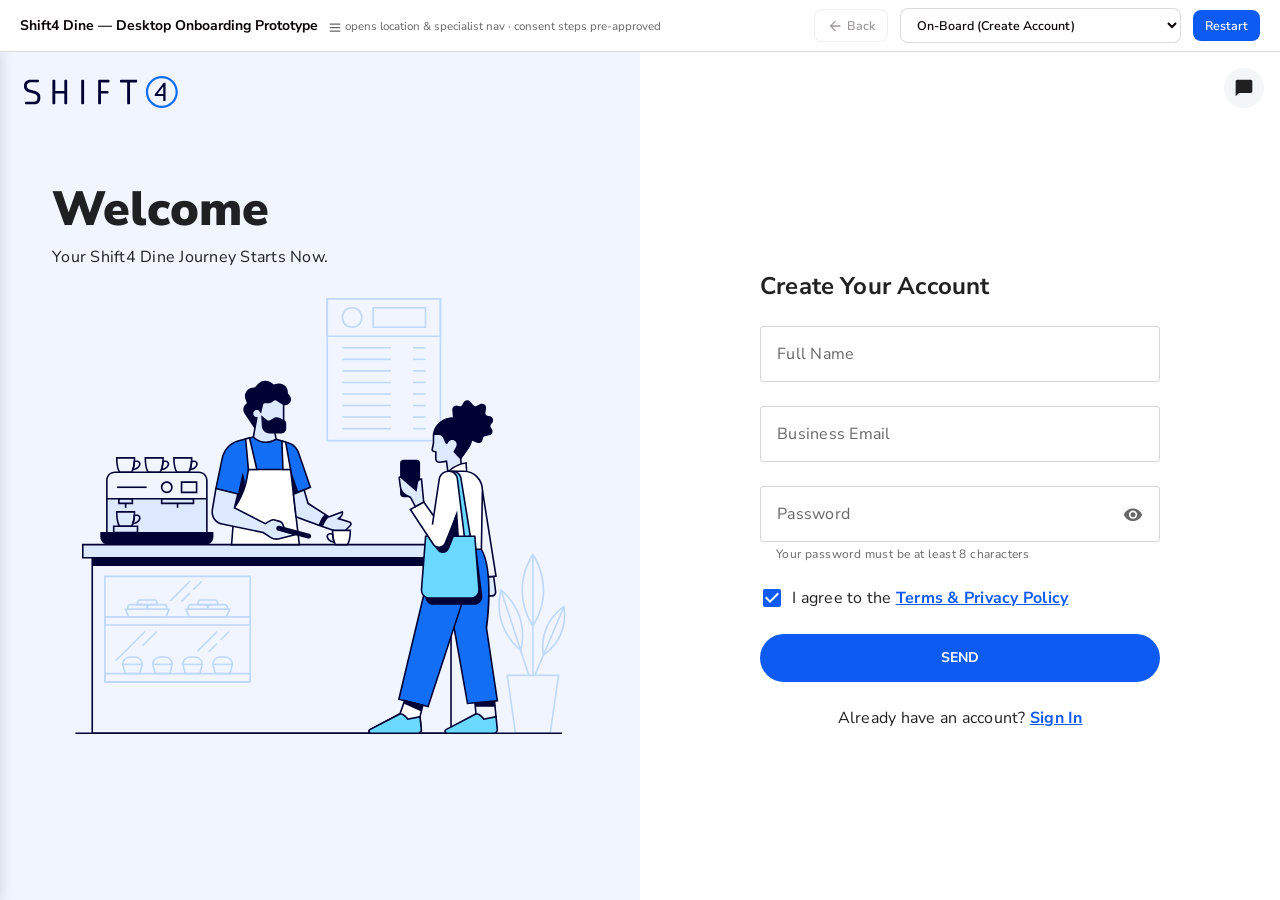
==== interactive-prototype/index.html @ 9789f02a "Publish case study and prototype updates" ====
<!DOCTYPE html>
<script type="application/json" id="cowork-artifact-meta">
{
  "name": "Shift4 Dine Onboarding Prototype",
  "schemaVersion": 1,
  "description": "Interactive clickable prototype of the Shift4 Dine \"Onboarding — Growth\" desktop flow (Figma file PXiurdW7kesEJWNeEAcVOC): sign-in, installation details, upload menu, restaurant basics, and success screens, with real progress-bar animations. All images/icons are inlined as data URIs; no external assets or connectors required."
}
</script>
<html lang="en">
<head>
<meta name="robots" content="noindex, nofollow, noarchive, nosnippet">
<meta charset="UTF-8">
<meta name="viewport" content="width=device-width, initial-scale=1.0">
<title>Shift4 Dine — Desktop Onboarding Prototype</title>
<link rel="preconnect" href="https://fonts.googleapis.com">
<link href="https://fonts.googleapis.com/css2?family=Nunito+Sans:wght@400;700;900&display=swap" rel="stylesheet">
<style>
  :root{
    --blue:#0E5BF3;
    --blue-hover:#1D65F4;
    --blue-dark:#0a45bf;
    --blue-tint:rgba(14,91,243,0.06);
    --dark:#090304;
    --gray-bg:#F4F5F7;
    --border:rgba(0,0,0,0.14);
    --outline:rgba(0,0,0,0.16);
    --divider:rgba(0,0,0,0.12);
    --text-high:rgba(0,0,0,0.87);
    --text-secondary:rgba(0,0,0,0.6);
  }
  *{box-sizing:border-box;}
  /* Browsers don't inherit font-family into form controls by default (they use a native UI
     font instead) — force Nunito Sans everywhere so no input/select/button/textarea slips
     through with a different typeface. */
  input, select, button, textarea, option{font-family:inherit;}
  /* Icons: inline SVG sprite (same Material Design paths @mui/icons-material wraps) — no emoji, no external font. */
  .icon-svg{width:24px;height:24px;fill:currentColor;display:inline-block;vertical-align:middle;flex-shrink:0;}
  html,body{margin:0;height:100%;}
  body{
    font-family:'Nunito Sans', -apple-system, BlinkMacSystemFont, sans-serif;
    background:#fff;
    color:var(--text-high);
  }

  /* ---- prototype toolbar (own UI chrome, not part of the Figma design) ---- */
  .toolbar{
    position:sticky;top:0;left:0;right:0;z-index:100;
    height:52px;display:flex;align-items:center;gap:12px;
    background:#fff;border-bottom:1px solid var(--border);
    padding:0 20px;
  }
  .toolbar h1{font-size:14px;font-weight:700;margin:0;flex:1 1 auto;white-space:nowrap;color:var(--dark);}
  .toolbar h1 .sub{font-size:11.5px;color:var(--text-secondary);font-weight:400;margin-left:10px;}
  .toolbar select, .toolbar button{
    font-family:inherit;font-size:12.5px;font-weight:600;padding:7px 12px;border-radius:8px;
    border:1px solid var(--border);background:#fff;color:var(--dark);cursor:pointer;
  }
  .toolbar button.primary{background:var(--blue);color:#fff;border:none;}
  .toolbar button.primary:hover:not(:disabled){background:var(--blue-hover);}
  .toolbar button:disabled{opacity:0.4;cursor:default;}

  .stage{position:relative;width:100%;height:calc(100vh - 52px);overflow:hidden;background:#fff;}
  .screen{position:absolute;inset:0;display:none;overflow-y:auto;}
  .screen.active{display:block;}

  /* =========== AUTH SPLIT SCREENS (On-Board / Sign In) — 720/720 (50/50) per spec =========== */
  .split{display:flex;min-height:100%;}
  .split-left{
    flex:1 1 50%;background:var(--blue-tint);position:relative;
    display:flex;flex-direction:column;min-width:0;
  }
  .split-left .header-row{padding:24px;flex-shrink:0;}
  .split-left .logo{height:32px;display:block;}
  .split-left .body-wrap{position:relative;flex:1;overflow:hidden;}
  .split-left .hero-illustration{position:absolute;inset:0;display:flex;align-items:center;justify-content:center;z-index:1;}
  .split-left .hero-illustration img{width:100%;height:100%;object-fit:contain;}
  .split-left .hero-copy{position:absolute;left:52px;top:49px;width:597px;max-width:calc(100% - 76px);z-index:2;}
  .split-left .hero-copy h2{font-size:48px;font-weight:900;margin:0 0 8px;color:var(--text-high);line-height:56px;}
  .split-left .hero-copy p{font-size:16px;font-weight:400;letter-spacing:0.25px;line-height:24px;color:var(--text-high);margin:0;}

  .split-right{
    flex:1 1 50%;display:flex;flex-direction:column;position:relative;min-width:0;
  }
  .chat-row{display:flex;justify-content:flex-end;padding:16px;flex-shrink:0;}
  .chat-fab{
    width:40px;height:40px;border-radius:50%;
    background:var(--gray-bg);display:flex;align-items:center;justify-content:center;
    cursor:pointer;font-size:16px;
  }
  .auth-wrap{flex:1;display:flex;align-items:center;justify-content:center;padding:0 24px 24px;}
  .auth-card{width:100%;max-width:400px;display:flex;flex-direction:column;gap:24px;}
  .auth-card h3{font-size:24px;font-weight:700;line-height:32px;letter-spacing:0.18px;color:var(--text-high);margin:0;}
  /* Input field, matching the Figma design system: single centered line at rest ("Has Value:
     False", not focused), and — as soon as it's focused, OR once it has a value even after
     losing focus — a small label on top with the bigger black value below ("Has Value: True").
     States: Enabled / Hovered / Focused / Error / Disabled. */
  .field{
    position:relative;border:1px solid var(--outline);border-radius:4px;background:#fff;
    padding:8px 16px;height:56px;box-sizing:border-box;display:flex;flex-direction:column;justify-content:center;
    transition:border-color .15s;
  }
  .field:hover:not(:focus-within){border-color:var(--text-secondary);}
  .field:focus-within{border-color:var(--blue);}
  .field.error{border-color:#B00020;}
  .field label{
    position:absolute;left:16px;top:50%;transform:translateY(-50%);
    font-size:16px;font-weight:400;line-height:24px;letter-spacing:0.25px;color:var(--text-secondary);
    pointer-events:none;transition:font-size .15s,color .15s;white-space:nowrap;
  }
  .field input{
    width:100%;border:none;outline:none;background:transparent;padding:0;position:relative;z-index:1;
    font-size:16px;font-weight:400;line-height:24px;letter-spacing:0.25px;color:var(--text-high);font-family:inherit;
  }
  .field input::placeholder{color:transparent;}
  /* The box itself (border, height, padding) never changes size or moves — only the label
     repositions/shrinks inside it. The label moves to the small top position the moment the
     field is focused (even with no value yet), and stays there afterwards if a value was
     entered — matching the design system's Focused row, which already shows the label on top.
     "has-value" is toggled by JS on input rather than the CSS :has() selector, so a value still
     keeps the field in the two-line layout after it's blurred, even without :has() support. */
  .field.has-value label, .field:focus-within label{
    position:static;transform:none;display:block;font-size:14px;line-height:20px;color:var(--text-secondary);
  }
  .field:focus-within label{color:var(--blue);}
  .field.error label{color:#B00020;}
  .field input:disabled{color:rgba(0,0,0,0.38);}
  .field.disabled{background:rgba(0,0,0,0.04);border-color:transparent;}
  .field.disabled label{color:rgba(0,0,0,0.38);}
  .field .eye{position:absolute;right:16px;top:50%;transform:translateY(-50%);cursor:pointer;color:var(--text-secondary);font-size:14px;user-select:none;z-index:2;}
  .assistive{font-size:12px;font-weight:400;line-height:16px;letter-spacing:0.4px;color:var(--text-secondary);margin:4px 0 0;padding-left:16px;}

  .checkrow{display:flex;align-items:flex-start;gap:8px;font-size:16px;font-weight:400;line-height:24px;letter-spacing:0.25px;color:var(--text-high);}
  /* Real, interactive checkbox: a native (invisible) input drives the :checked state via CSS
     sibling selectors, swapping between the Material "check_box_outline_blank" and "check_box"
     icons — so the glyph is a proper centered checkmark-in-a-box, not a hand-drawn pseudo-element. */
  .checkbox{position:relative;width:24px;height:24px;flex-shrink:0;cursor:pointer;display:inline-block;}
  .checkbox input{position:absolute;inset:0;width:24px;height:24px;margin:0;opacity:0;cursor:pointer;}
  .checkbox .cb-icon{position:absolute;inset:0;width:24px;height:24px;pointer-events:none;}
  .checkbox .cb-unchecked{color:rgba(0,0,0,0.6);}
  .checkbox .cb-checked{color:var(--blue);display:none;}
  .checkbox input:checked ~ .cb-unchecked{display:none;}
  .checkbox input:checked ~ .cb-checked{display:block;}
  .checkrow a{color:var(--blue);font-weight:700;text-decoration:underline;cursor:pointer;}
  .row-between{display:flex;align-items:flex-start;justify-content:space-between;}
  .row-between .forgot{color:var(--blue);font-weight:700;font-size:16px;line-height:24px;letter-spacing:0.25px;text-align:right;text-decoration:underline;cursor:pointer;}

  .btn-primary{
    width:100%;height:48px;background:var(--blue);color:#fff;border:none;border-radius:64px;
    font-size:14px;font-weight:700;letter-spacing:0.25px;line-height:24px;font-family:inherit;cursor:pointer;
    text-transform:uppercase;display:flex;align-items:center;justify-content:center;flex-shrink:0;transition:background-color .16s ease;
  }
  .btn-primary:hover:not(.disabled):not(:disabled){background:var(--blue-hover);}
  .btn-primary:active:not(.disabled):not(:disabled){background:var(--blue-dark);}
  .link-row{text-align:center;font-size:16px;font-weight:400;line-height:24px;letter-spacing:0.25px;color:var(--text-high);}
  .link{color:var(--blue);font-weight:700;text-decoration:underline;cursor:pointer;}

  /* =========== APP SHELL (dark top bar #090304, 56px) =========== */
  .app-shell{min-height:100%;display:flex;flex-direction:column;}
  .topbar-dark{
    height:56px;min-height:56px;flex-shrink:0;display:flex;align-items:center;gap:16px;
    padding:0 24px;background:var(--dark);
    position:sticky;top:0;z-index:10;
  }
  .topbar-dark .hamburger{width:40px;height:40px;display:flex;align-items:center;justify-content:center;cursor:pointer;background:none;border:none;padding:0;border-radius:50%;flex-shrink:0;}
  .topbar-dark .hamburger:hover{background:rgba(255,255,255,0.08);}
  .topbar-dark .hamburger img{width:40px;height:40px;}
  .topbar-dark .logo{height:24px;display:block;}

  .shell-body{flex:1;display:flex;min-height:0;}

  /* static sidebar (used on the Error / Launch Center screen, per design) */
  .nav-rail{
    width:256px;min-width:256px;background:#fff;border-right:1px solid #e0e0e0;
    display:flex;flex-direction:column;overflow-y:auto;
  }
  .nav-rail .loc-row{
    display:flex;align-items:center;justify-content:space-between;cursor:pointer;
    padding:16px 16px 16px 32px;border-bottom:1px solid var(--divider);
  }
  .nav-rail .loc-row .name{font-size:14px;font-weight:700;line-height:24px;letter-spacing:0.1px;color:var(--text-high);}
  .nav-rail .loc-row .id{font-size:12px;font-weight:400;line-height:16px;letter-spacing:0.4px;color:var(--text-secondary);}
  .nav-rail .specialist-section{padding:24px 32px;display:flex;flex-direction:column;gap:8px;}
  .nav-rail h4{font-size:14px;font-weight:700;line-height:24px;letter-spacing:0.1px;color:var(--text-high);margin:0;}
  .nav-rail p{font-size:12px;font-weight:400;line-height:16px;letter-spacing:0.4px;color:var(--text-secondary);margin:0;}
  .contact-card{border:1px solid var(--outline);border-radius:8px;padding:8px 16px;display:flex;flex-direction:column;gap:2px;margin-top:8px;}
  .contact-card .name{font-size:16px;font-weight:400;line-height:24px;letter-spacing:0.25px;color:var(--text-high);}
  .contact-card .detail{font-size:14px;font-weight:400;line-height:20px;color:var(--text-secondary);}
  .nav-rail .divider{height:1px;background:var(--outline);margin:8px 32px;}
  .nav-rail .signout{display:flex;align-items:center;gap:16px;font-size:14px;font-weight:700;line-height:24px;letter-spacing:0.1px;color:var(--text-high);cursor:pointer;padding:8px 8px 8px 32px;}
  .nav-rail .signout .ico{font-size:24px;width:24px;text-align:center;}

  /* overlay version (used on Welcome via hamburger) */
  .sidebar-scrim{position:fixed;inset:52px 0 0 0;background:rgba(0,0,0,0.35);opacity:0;pointer-events:none;transition:opacity .2s;z-index:60;}
  .sidebar-scrim.open{opacity:1;pointer-events:auto;}
  .sidebar-overlay{
    position:fixed;top:52px;bottom:0;left:0;width:256px;background:#fff;box-shadow:2px 0 12px rgba(0,0,0,0.12);
    transform:translateX(-100%);transition:transform .25s ease;z-index:61;display:flex;flex-direction:column;overflow-y:auto;
  }
  .sidebar-overlay.open{transform:translateX(0);}

  /* error content — illustration is a 200x200 asset with ~9.3% inset baked in */
  .error-main{flex:1;display:flex;align-items:center;justify-content:center;}
  .error-body{width:480px;display:flex;flex-direction:column;align-items:center;}
  .error-icon{width:200px;height:200px;margin:0 0 16px;}
  .error-icon img{width:100%;height:100%;}
  .error-body h2{font-size:24px;font-weight:700;line-height:32px;letter-spacing:0.18px;color:var(--text-high);text-align:center;margin:0 0 16px;}
  .error-body p{font-size:16px;font-weight:400;line-height:24px;letter-spacing:0.25px;color:var(--text-high);text-align:center;margin:0 0 32px;}
  .support-chip{display:inline-flex;align-items:center;gap:16px;border-radius:100px;background:rgba(0,0,0,0.04);padding:12px 32px;font-size:16px;font-weight:400;line-height:24px;letter-spacing:0.25px;color:var(--text-high);}
  .support-chip .ico{font-size:24px;width:24px;text-align:center;}

  /* wizard intro content (Welcome / Great! Now let's set up your menu) — always centered in
     the available body area, both horizontally and vertically, rather than pinned near the top. */
  .wizard-main{flex:1;display:flex;align-items:center;justify-content:center;padding:40px;overflow-y:auto;}
  .wizard-body{max-width:800px;width:100%;text-align:center;}
  .wizard-body h2{font-size:24px;font-weight:700;line-height:32px;letter-spacing:0.18px;color:var(--text-high);margin:0 0 16px;}
  .wizard-copy{margin-bottom:56px;}
  .wizard-copy p{font-size:16px;font-weight:400;line-height:24px;letter-spacing:0.25px;color:var(--text-high);text-align:center;margin:0 0 12px;}
  .wizard-copy p:last-child{margin-bottom:0;}
  .wizard-body b{font-weight:700;color:var(--text-high);}

  /* Welcome -> "1 of 9" transition: heading/copy fade out, the progress bar itself slides up
     (via a JS-computed transform, since the exact travel distance depends on viewport height)
     to where it sits on the numbered step screens, then the new screen's content fades in. */
  .wizard-body h2, .wizard-body .wizard-copy{transition:opacity .3s ease;}
  .wizard-body.leaving h2, .wizard-body.leaving .wizard-copy{opacity:0;}
  @keyframes contentEnter{from{opacity:0;transform:translateY(16px);}to{opacity:1;transform:translateY(0);}}
  .content-enter{animation:contentEnter .45s ease both;}

  /* ===== Progress stepper — rebuilt as plain flexbox, no baked images. =====
     Four equal-width columns (25% each) hold the icon / dot / chip for one milestone; because
     all three sit centered in the SAME column, they line up automatically regardless of chip
     text width — no percentage-position math to keep in sync. The track line spans exactly
     from the first dot's center (12.5% of the row) to the last dot's center (87.5%) — NOT the
     full 0–100% row width — so it never runs past either end dot. Since the visible track is
     only that middle 75% span, the fill's own 0–100% width scale is relative to THAT span:
     0% = sitting at dot 1, 33.33% = dot 2, 66.67% = dot 3, 100% = dot 4. */
  .stepper{width:100%;}
  .stepper-row{display:flex;}
  .stepper-row-icons{margin-bottom:12px;}
  .stepper-row-track{position:relative;align-items:center;height:18px;margin-bottom:12px;}
  .stepper-col{flex:1;min-width:0;display:flex;align-items:center;justify-content:center;}
  /* Icons are two stacked images (gray "base" + blue "over") inside a fixed-size wrap so
     activating a milestone is a true crossfade: both layers transition opacity at once,
     so something is always visible — never a gray-fade-to-transparent-then-blue-fade-in. */
  .stepper-icon-wrap{position:relative;width:56px;height:56px;flex-shrink:0;}
  .stepper-icon{position:absolute;top:0;left:0;width:56px;height:56px;display:block;transition:opacity .5s ease;}
  .stepper-icon.stepper-icon-over{opacity:0;}
  .stepper-icon-wrap.is-active .stepper-icon-base{opacity:0;}
  .stepper-icon-wrap.is-active .stepper-icon-over{opacity:1;}
  .stepper-track-line{position:absolute;left:12.5%;right:12.5%;top:50%;transform:translateY(-50%);height:8px;background:rgba(0,0,0,0.12);border-radius:8px;z-index:0;}
  .stepper-track-fill{height:100%;width:0%;background:var(--blue);border-radius:8px;transition:width .6s ease;}
  .stepper-dot{position:relative;z-index:1;width:18px;height:18px;border-radius:50%;background:#fff;display:flex;align-items:center;justify-content:center;}
  .stepper-dot .ring{width:66.67%;height:66.67%;border-radius:50%;background:rgba(14,91,243,0.2);display:flex;align-items:center;justify-content:center;}
  .stepper-dot .core{width:50%;height:50%;border-radius:50%;background:var(--blue);}
  /* Regular weight + smaller size (was bold/16px) keeps the longer labels ("Installation
     Details", "Restaurant Basics") comfortably inside their 25%-wide column instead of visually
     overflowing into the next one; max-width/overflow/ellipsis is a safety net for any width
     narrower than that. transition on background/color lets .active toggle animate smoothly
     instead of snapping, which the welcome-page entrance animation relies on. */
  .stepper-chip{display:inline-flex;align-items:center;justify-content:center;padding:2px 8px;border-radius:4px;font-size:13px;font-weight:400;line-height:20px;letter-spacing:0.25px;white-space:nowrap;text-align:center;max-width:100%;overflow:hidden;text-overflow:ellipsis;background:rgba(14,91,243,0.06);color:var(--blue);transition:background-color .4s ease, color .4s ease;}
  .stepper-chip.active{background:var(--blue);color:#fff;}

  /* step header (Back + "N of 9") used on multi-step wizard sub-screens */
  .step-header{display:flex;align-items:center;gap:16px;padding:24px;height:88px;box-sizing:border-box;flex-shrink:0;}
  .step-header .back{width:40px;height:40px;border-radius:50%;background:rgba(0,0,0,0.04);border:none;display:flex;align-items:center;justify-content:center;cursor:pointer;flex-shrink:0;font-size:18px;color:var(--text-high);padding:0;}
  .step-header .count{font-size:20px;font-weight:400;line-height:28px;letter-spacing:0.18px;color:var(--text-high);}
  /* max-width is 800px content + this row's own 40px×2 padding, so the inner .stepper ends up
     exactly 800px — matching the size the progress bar renders at on the Welcome / "Great! Now
     let's set up your menu" chapter screens (constrained there by .wizard-body's 800px cap).
     width:100% is required here (not just max-width) because this row is a flex item inside
     .shell-body with flex-shrink:0 and no flex-basis — without an explicit width, flex-basis:auto
     falls back to content-based (shrink-to-fit) sizing instead of filling the available space,
     which is exactly what made this render narrower than the chapter screens' .wizard-body
     (which does have width:100% and therefore filled correctly). */
  .prepare-progress-row{width:100%;padding:24px 40px;flex-shrink:0;max-width:880px;margin:0 auto;}

  /* "How to prepare" checklist card */
  .prepare-main{flex:1;display:flex;justify-content:center;padding:24px 40px;overflow-y:auto;}
  .prepare-col{max-width:640px;width:100%;}
  .prepare-heading{font-size:24px;font-weight:700;line-height:32px;letter-spacing:0.18px;color:var(--text-high);margin:0 0 24px;}
  .prepare-card{background:#fafafa;border-radius:8px;padding:16px;display:flex;}
  .prepare-list{flex:1;display:flex;flex-direction:column;min-width:0;}
  .prepare-item{display:flex;gap:16px;position:relative;padding-bottom:40px;}
  .prepare-item:last-child{padding-bottom:0;}
  .prepare-item .rail{position:relative;width:18px;flex-shrink:0;display:flex;justify-content:center;}
  /* Same bullseye marker as the top progress bar's step dots (white circle, light-blue ring,
     solid blue core) — these are static position markers, not progress indicators, so they
     don't change appearance; progress is conveyed by the connecting line turning blue instead,
     exactly like the top tracker's gray track getting a blue fill. */
  .prepare-item .dot{
    width:18px;height:18px;border-radius:50%;background:#fff;flex-shrink:0;z-index:1;
    display:flex;align-items:center;justify-content:center;
  }
  .prepare-item .dot .ring{width:66.67%;height:66.67%;border-radius:50%;background:rgba(14,91,243,0.2);display:flex;align-items:center;justify-content:center;}
  .prepare-item .dot .core{width:50%;height:50%;border-radius:50%;background:var(--blue);}
  .prepare-item .line{position:absolute;top:18px;bottom:-40px;width:2px;background:var(--outline);left:8px;transition:background .3s;}
  .prepare-item:last-child .line{display:none;}
  .prepare-item.passed .line{background:var(--blue);}
  .prepare-item .text{font-size:16px;font-weight:400;line-height:24px;letter-spacing:0.25px;color:var(--text-high);transition:color .3s;}
  .prepare-item.active .text{font-weight:700;color:var(--blue);}

  .btn-outline{
    height:48px;padding:0 24px;background:#fff;border:1px solid var(--blue);border-radius:64px;
    color:var(--blue);font-size:14px;font-weight:700;letter-spacing:0.25px;text-transform:uppercase;
    display:inline-flex;align-items:center;justify-content:center;cursor:pointer;font-family:inherit;flex-shrink:0;transition:background-color .16s ease;
  }
  .btn-outline:hover:not(.disabled):not(:disabled){background:rgba(14,91,243,.08);}
  .btn-primary.disabled,.btn-primary:disabled,.btn-outline.disabled,.btn-outline:disabled{
    background:transparent;color:rgba(0,0,0,.38);border:1px solid rgba(0,0,0,.16);cursor:default;
  }

  .footer-actions{
    flex-shrink:0;border-top:1px solid var(--divider);background:#fff;padding:16px;
    display:flex;justify-content:flex-end;gap:16px;
    position:sticky;bottom:0;z-index:10;
  }
  /* Any button placed in the footer (primary or outline) always occupies a quarter of the
     footer's width, rather than the primary button using a fixed 340px while an outline
     button next to it (e.g. "Add Tax", "Add Another Person") only shrinks to fit its text —
     which made the two look mismatched in width. */
  .footer-actions .btn-primary, .footer-actions .btn-outline{width:25%;}

  /* ===== Installation Details sub-wizard screens (1-3 of 9) ===== */
  .step-main{flex:1;display:flex;justify-content:center;padding:24px 40px;overflow-y:auto;}
  .step-col{max-width:640px;width:100%;display:flex;flex-direction:column;gap:24px;}
  .step-heading{font-size:24px;font-weight:700;line-height:32px;letter-spacing:0.18px;color:var(--text-high);margin:0;}
  .step-body{font-size:16px;font-weight:400;line-height:24px;letter-spacing:0.25px;color:var(--text-high);margin:0;}

  .field{position:relative;}
  /* Input field states (Enabled / Hovered / Focused / Error / Disabled) for the "has value"
     two-line (label above, value below) variant — used by the custom date-field trigger. */
  .field-lv{border:1px solid var(--outline);border-radius:4px;padding:8px 16px;height:56px;box-sizing:border-box;background:#fff;transition:border-color .15s;}
  .field-lv .flabel{display:block;font-size:14px;font-weight:400;line-height:20px;letter-spacing:0.25px;color:var(--text-secondary);}
  .field-lv .fvalue{
    display:block;width:100%;border:none;outline:none;padding:0;background:transparent;
    font-size:16px;font-weight:400;line-height:20px;letter-spacing:0.25px;color:var(--text-high);font-family:inherit;
  }
  .field-lv .fvalue.placeholder{color:var(--text-secondary);}
  /* When showing only a single placeholder line (no value yet), pad like a plain empty field
     so the box height stays consistent whether empty or filled — matches the source design,
     which uses p-16 for the one-line empty state vs p-8 for the two-line label+value state. */
  .field-lv.empty-mode{padding:16px;}
  .field-lv:hover:not(.active):not(.error){border-color:var(--text-secondary);}
  .field-lv:focus-within{border-color:var(--blue);}
  .field-lv:focus-within .flabel{color:var(--blue);}
  .field-lv.error{border-color:#B00020;}
  .field-lv.error .flabel{color:#B00020;}
  .field-lv.error .fvalue.placeholder{color:#B00020;}
  .field-lv.error:focus-within{border-color:#B00020;}
  .field-lv.error:focus-within .flabel{color:#B00020;}
  .field-lv.disabled{background:rgba(0,0,0,0.04);border-color:transparent;}
  .field-lv.disabled .flabel{color:rgba(0,0,0,0.38);}
  .field-lv.disabled .fvalue{color:var(--text-secondary);}
  /* Datefield is a custom trigger (not a native input), so its "active" (focused) state is
     driven by JS while the calendar dropdown is open — mirrors :focus-within on real fields. */
  .field-lv.active{border-color:var(--blue);}
  .field-lv.active .flabel{color:var(--blue);}
  .field-lv.active .fvalue.placeholder{color:var(--blue);}

  /* Error message bar: wraps the field + a red-tinted message row inside one shared border,
     exactly as the design system's "Error" state shows it. */
  .input-wrap{border-radius:4px;}
  .input-wrap.error{border:1px solid #B00020;overflow:hidden;}
  .input-wrap.error .field{border-color:transparent;border-radius:0;}
  .input-wrap.error .field label{color:#B00020;}
  .input-wrap.error .field input{color:var(--text-high);}
  .input-error-msg{
    display:none;align-items:center;background:rgba(176,0,32,0.08);color:#B00020;
    font-size:12px;font-weight:400;line-height:16px;letter-spacing:0.4px;padding:8px 8px 8px 16px;height:32px;
  }
  .input-wrap.error .input-error-msg{display:flex;}

  /* Dropdown (Role, State) — reuses the exact same .field box/label/state system as the text
     inputs: the real <select> sits invisible on top (so it stays a fully working native
     dropdown), while a plain span mirrors the chosen text in the same label-on-top layout. */
  .field .select-display{
    width:100%;font-size:16px;font-weight:400;line-height:24px;letter-spacing:0.25px;color:var(--text-high);
    position:relative;z-index:1;white-space:nowrap;overflow:hidden;text-overflow:ellipsis;
  }
  .select-field{cursor:pointer;}
  .select-field .native-select{
    position:absolute;inset:0;width:100%;height:100%;opacity:0;border:none;cursor:pointer;padding:0 44px 0 16px;
  }
  .field .chev{position:absolute;right:16px;top:50%;transform:translateY(-50%);color:var(--text-secondary);pointer-events:none;z-index:2;}
  .field-caption{font-size:12px;font-weight:400;line-height:16px;letter-spacing:0.4px;color:var(--text-secondary);margin:4px 0 0;padding-left:16px;}
  .field-row{display:flex;gap:16px;}
  .field-row > *{flex:1;min-width:0;}

  .form-card{background:#fafafa;border-radius:16px;padding:0 16px 16px;}
  .form-card-header{display:flex;align-items:center;justify-content:space-between;padding:16px 0;}
  .form-card-header .title{font-size:20px;font-weight:400;line-height:28px;letter-spacing:0.18px;color:var(--text-high);}
  .form-card-header .trash{width:40px;height:40px;border-radius:50%;background:rgba(0,0,0,0.04);border:none;display:flex;align-items:center;justify-content:center;cursor:pointer;font-size:16px;flex-shrink:0;}
  .form-card-body{display:flex;flex-direction:column;gap:16px;}

  .phone-row{display:flex;}
  .phone-row .flag{
    display:flex;align-items:center;gap:4px;border:1px solid var(--outline);border-right:none;border-radius:4px 0 0 4px;
    padding:0 12px;font-size:14px;color:var(--text-high);background:#fff;flex-shrink:0;
  }
  .phone-row .flag img{width:20px;height:12px;display:block;flex-shrink:0;}
  .phone-row .field-lv{border-radius:0 4px 4px 0;flex:1;}

  /* date picker */
  .datefield{cursor:pointer;display:flex;align-items:center;justify-content:space-between;}
  .datefield .cal-ico{font-size:16px;color:var(--text-secondary);}
  .date-wrap{position:relative;}
  .calendar-pop{
    position:absolute;top:calc(100% + 4px);left:0;width:320px;background:#fff;border-radius:4px;z-index:20;
    box-shadow:0 1px 0.5px rgba(0,0,0,0.14), 0 2px 0.5px rgba(0,0,0,0.12), 0 1px 1.5px rgba(0,0,0,0.2);
    display:none;overflow:hidden;
  }
  .calendar-pop.open{display:block;}
  .cal-header{display:flex;align-items:center;gap:4px;padding:16px 16px 8px;}
  .cal-header .month{font-size:16px;font-weight:700;letter-spacing:0.15px;color:var(--text-high);}
  .cal-header .nav{margin-left:auto;display:flex;gap:4px;}
  .cal-header .nav button{width:32px;height:32px;border-radius:50%;border:none;background:none;cursor:pointer;font-size:14px;color:var(--text-high);}
  .cal-header .nav button:hover{background:var(--gray-bg);}
  .cal-grid{display:grid;grid-template-columns:repeat(7,1fr);gap:2px;padding:0 16px 16px;}
  .cal-dow{font-size:12px;color:var(--text-secondary);text-align:center;padding:6px 0;}
  .cal-day{width:36px;height:36px;border-radius:50%;display:flex;align-items:center;justify-content:center;font-size:14px;color:var(--text-high);cursor:pointer;margin:0 auto;}
  .cal-day:hover{background:var(--gray-bg);}
  .cal-day.disabled{color:rgba(0,0,0,0.38);cursor:default;pointer-events:none;}
  .cal-day.muted{color:rgba(0,0,0,0.38);}
  .cal-day.selected{background:var(--blue);color:#fff;}

  /* location picker modal (not covered by the audited nodes; kept as prototype-only affordance) */
  .modal-scrim{position:fixed;inset:52px 0 0 0;background:rgba(0,0,0,0.4);opacity:0;pointer-events:none;transition:opacity .25s;z-index:70;display:flex;align-items:center;justify-content:center;}
  .modal-scrim.open{opacity:1;pointer-events:auto;}
  .modal-card{width:440px;max-height:70vh;background:#fff;border-radius:16px;display:flex;flex-direction:column;transform:translateY(16px);transition:transform .25s;overflow:hidden;}
  .modal-scrim.open .modal-card{transform:translateY(0);}
  .modal-header{display:flex;align-items:center;justify-content:space-between;padding:20px;border-bottom:1px solid var(--border);}
  .modal-header h3{font-size:16px;font-weight:700;margin:0;color:var(--text-high);}
  .modal-header .close{width:28px;height:28px;border-radius:50%;background:var(--gray-bg);display:flex;align-items:center;justify-content:center;cursor:pointer;font-size:14px;}
  .modal-list{overflow-y:auto;padding:8px 12px 16px;}
  .loc-item{display:flex;align-items:center;justify-content:space-between;padding:13px 12px;border-radius:10px;cursor:pointer;}
  .loc-item.selected{background:rgba(14,91,243,0.08);}
  .loc-item .name{font-size:14px;font-weight:700;color:var(--text-high);}
  .loc-item .sub{font-size:12px;color:var(--text-secondary);margin-top:2px;}
  .loc-item .icon{color:var(--blue);font-size:16px;}
  .loc-sub-item{padding:9px 12px 9px 34px;font-size:13px;cursor:pointer;border-radius:8px;color:var(--text-high);}
  .loc-sub-item .sub{font-size:11px;color:var(--text-secondary);}
  .loc-item:hover, .loc-sub-item:hover{background:var(--gray-bg);}

  .toast{
    position:fixed;bottom:24px;left:50%;transform:translateX(-50%);
    background:var(--dark);color:#fff;font-size:13px;font-weight:600;padding:12px 22px;border-radius:100px;
    opacity:0;transition:opacity .25s;pointer-events:none;z-index:90;white-space:nowrap;
  }
  .toast.show{opacity:1;}

  /* ===== two-column content layout shared by the menu-upload / tax screens ===== */
  .split-cols{display:flex;align-items:flex-start;gap:0;width:100%;}
  .col-main{flex:1 1 0;min-width:0;padding:24px 80px;display:flex;flex-direction:column;}
  .col-main.narrow{padding:24px 80px 24px 80px;max-width:720px;}
  .col-side{flex:1 1 0;min-width:0;padding:24px 80px 24px 0;display:flex;flex-direction:column;gap:24px;}
  .col-content{max-width:560px;width:100%;display:flex;flex-direction:column;gap:24px;}
  .guide-card{background:var(--gray-bg-light,#fafafa);border-radius:16px;padding:24px;display:flex;flex-direction:column;gap:10px;max-width:560px;width:100%;}
  .guide-card .guide-head{display:flex;gap:8px;align-items:center;}
  .guide-card .guide-head svg{width:32px;height:32px;color:var(--blue);flex-shrink:0;}
  .guide-card .guide-head span{font-size:16px;font-weight:700;line-height:24px;letter-spacing:0.15px;color:var(--text-high);}
  .guide-card p{font-size:16px;font-weight:400;line-height:24px;letter-spacing:0.25px;color:var(--text-high);margin:0;}

  /* file upload */
  .upload-card{background:var(--gray-bg-light,#fafafa);border-radius:8px;padding:16px;display:flex;flex-direction:column;gap:16px;}
  .upload-card .title{font-size:16px;font-weight:700;line-height:24px;letter-spacing:0.15px;color:var(--text-high);}
  .upload-card .hint{font-size:14px;font-weight:400;line-height:20px;letter-spacing:0.25px;color:var(--text-high);}
  .upload-box{
    background:rgba(0,0,0,0.04);border-radius:8px;padding:64px 48px;display:flex;align-items:center;justify-content:center;
    gap:8px;color:var(--text-high);font-size:16px;letter-spacing:0.25px;cursor:pointer;
  }
  .upload-box svg{width:24px;height:24px;flex-shrink:0;}
  .file-row{
    background:#fff;border-radius:8px;padding:8px 16px;display:flex;align-items:center;gap:10px;
    box-shadow:0 1px 0.5px rgba(0,0,0,0.14), 0 2px 0.5px rgba(0,0,0,0.12), 0 1px 1.5px rgba(0,0,0,0.2);
  }
  .file-row .name{flex:1;font-size:16px;color:var(--blue);letter-spacing:0.25px;}
  .file-row button{width:40px;height:40px;border-radius:50%;border:none;background:none;cursor:pointer;display:flex;align-items:center;justify-content:center;color:var(--text-high);flex-shrink:0;}
  .file-row button:hover{background:var(--gray-bg);}

  /* tax card / radios / chips */
  .radio-group{display:flex;flex-direction:column;gap:8px;}
  .radio-row{display:flex;align-items:center;gap:8px;cursor:pointer;font-size:16px;font-weight:400;line-height:24px;letter-spacing:0.25px;color:var(--text-high);}
  .radio{position:relative;width:24px;height:24px;flex-shrink:0;display:inline-block;}
  .radio input{position:absolute;inset:0;width:24px;height:24px;margin:0;opacity:0;cursor:pointer;}
  .radio .r-icon{position:absolute;inset:0;width:24px;height:24px;pointer-events:none;}
  .radio .r-unchecked{color:rgba(0,0,0,0.6);}
  .radio .r-checked{color:var(--blue);display:none;}
  .radio input:checked ~ .r-unchecked{display:none;}
  .radio input:checked ~ .r-checked{display:block;}
  .tax-type-label{font-size:16px;font-weight:700;letter-spacing:0.25px;color:var(--text-high);}
  .chip-field{border:1px solid var(--outline);border-radius:4px;padding:8px 16px;background:#fff;display:flex;align-items:center;gap:8px;position:relative;}
  .chip-field .flabel{font-size:14px;color:var(--text-secondary);position:absolute;top:-9999px;}
  .chip-field-inner{display:flex;flex-direction:column;gap:2px;flex:1;min-width:0;}
  .chip-field-inner .flabel{font-size:14px;font-weight:400;line-height:20px;letter-spacing:0.25px;color:var(--text-secondary);}
  .chip-pill{display:inline-flex;align-items:center;gap:8px;background:rgba(0,0,0,0.04);border-radius:16px;padding:4px 8px;font-size:14px;line-height:20px;color:var(--text-high);}
  .chip-pill svg{width:20px;height:20px;cursor:pointer;color:var(--text-secondary);}
  .chip-field .chev{position:relative;right:auto;top:auto;transform:none;flex-shrink:0;}

  /* =========== CUSTOMER HUB DASHBOARD — Figma 58:3545 =========== */
  #dashboard{background:#f4f5f8;overflow:auto;}
  .hub-frame{min-width:1120px;min-height:100%;background:#f4f5f8;padding:24px;}
  .hub-layout{display:flex;align-items:stretch;gap:24px;min-height:1398px;}
  .hub-nav{width:72px;min-width:72px;display:flex;flex-direction:column;align-items:center;justify-content:space-between;align-self:stretch;background:transparent;border:0;border-radius:12px;}
  .hub-nav-top{display:flex;flex-direction:column;align-items:center;gap:8px;}
  .hub-nav-sign{width:72px;height:72px;padding:20px;position:relative;flex-shrink:0;}
  .hub-nav-sign img{position:absolute;display:block;}
  .hub-nav-sign .sign-ring{inset:20px;width:32px;height:32px;}
  .hub-nav-sign .sign-mark{left:28.97px;top:26.73px;width:10.72px;height:18.36px;}
  .hub-nav-links{padding:0;display:flex;flex-direction:column;align-items:center;gap:16px;}
  .hub-nav-link{width:40px;height:40px;margin:0;padding:8px;border-radius:8px;display:flex;align-items:center;justify-content:center;color:rgba(0,0,0,.87);cursor:pointer;text-decoration:none;}
  .hub-nav-link:hover{background:rgba(0,0,0,.04);}
  .hub-nav-link.active{background:rgba(14,91,243,.1);color:#0e5bf3;}
  .hub-nav-link .nav-icon{width:24px;height:24px;object-fit:contain;flex-shrink:0;}
  .hub-nav-link .label,.hub-nav-link .chevron,.hub-nav-link .notice,.hub-nav-divider{display:none;}
  .hub-nav-logout{margin-bottom:0;}
  .hub-content{flex:1;min-width:0;background:transparent;padding-top:16px;display:flex;flex-direction:column;gap:24px;}
  .hub-page-head{height:40px;display:flex;align-items:center;justify-content:space-between;gap:24px;}
  .hub-page-title{height:auto;background:transparent;padding:0;font-size:24px;line-height:32px;letter-spacing:.18px;color:rgba(0,0,0,.87);white-space:nowrap;}
  .hub-page-actions{display:flex;align-items:center;justify-content:flex-end;gap:16px;}
  .hub-header-location{height:32px;display:flex;align-items:center;gap:8px;padding:8px 16px 8px 8px;border-radius:100px;cursor:pointer;}
  .hub-header-location:hover{background:rgba(0,0,0,.04);}
  .hub-header-location img{width:16px;height:16px;display:block;}
  .hub-header-location .name{font-size:12px;font-weight:700;line-height:16px;letter-spacing:.4px;color:rgba(0,0,0,.87);}
  .hub-header-location .id{font-size:12px;line-height:16px;letter-spacing:.4px;color:rgba(0,0,0,.6);}
  .hub-header-actions{display:flex;align-items:center;gap:16px;}
  .hub-icon-btn{width:40px;height:40px;border:0;border-radius:50%;background:transparent;padding:8px;display:flex;align-items:center;justify-content:center;cursor:pointer;}
  .hub-icon-btn:hover{background:rgba(0,0,0,.04);}
  .hub-icon-btn:active{background:rgba(14,91,243,.1);}
  .hub-icon-btn img{width:24px;height:24px;display:block;}
  .hub-main{padding:0;display:flex;flex-direction:column;gap:24px;}
  .hub-status-row{height:36px;display:flex;gap:16px;align-items:center;}
  .hub-status-pill{height:36px;width:auto!important;border:1px solid rgba(0,0,0,.12);border-radius:100px;background:transparent;display:flex;align-items:center;padding:0 24px;gap:16px;font-size:14px;line-height:20px;color:rgba(0,0,0,.87);white-space:nowrap;cursor:pointer;transition:border-color .16s ease,background-color .16s ease,transform .16s ease;}
  .hub-status-pill:hover{border-color:rgba(0,0,0,.6);background:rgba(0,0,0,.04);}
  .hub-status-pill:active{border-color:#0e5bf3;background:rgba(14,91,243,.08);transform:translateY(1px);}
  .hub-status-pill.specialist{width:auto;}
  .hub-status-pill.hardware{width:auto;justify-content:flex-start;}
  .status-title{font-weight:700;color:rgba(0,0,0,.6);}
  .status-tag{height:24px;display:inline-flex;align-items:center;padding:0 8px;border:1px solid #c3e8ce;border-radius:8px;background:#effcf3;color:#207a3c;font-size:12px;font-weight:700;}
  .shipment{margin-left:auto;color:#0e5bf3;font-size:12px;font-weight:700;display:flex;align-items:center;gap:4px;cursor:pointer;}
  .shipment-icon{width:16px;height:16px;display:flex;align-items:center;justify-content:center;flex-shrink:0;}
  .shipment-icon img{width:14.67px;height:10.67px;display:block;}
  .hub-metrics{display:grid;grid-template-columns:repeat(4,minmax(190px,1fr));gap:24px;}
  .hub-metric{height:146px;border-radius:16px;background:#fff;padding:20px 24px;position:relative;}
  .hub-metric-label{font-size:14px;font-weight:700;line-height:20px;letter-spacing:.1px;}
  .hub-metric-value{font-size:40px;font-weight:700;line-height:56px;letter-spacing:.2px;color:rgba(0,0,0,.87);}
  .hub-metric-sub{font-size:14px;line-height:20px;color:rgba(0,0,0,.6);}
  .hub-trend{position:absolute;right:16px;top:14px;width:30px;height:30px;border-radius:50%;display:flex;align-items:center;justify-content:center;font-size:18px;font-weight:700;}
  .metric-blue .hub-metric-label{color:#3f7df6}.metric-blue .hub-trend{color:#3f7df6;background:#e4efff}
  .metric-orange .hub-metric-label{color:#df6500}.metric-orange .hub-trend{color:#df6500;background:#fff0e5}
  .metric-green .hub-metric-label{color:#29964c}.metric-green .hub-trend{color:#29964c;background:#eaf9ef}
  .metric-purple .hub-metric-label{color:#7d35ad}.metric-purple .hub-trend{color:#7d35ad;background:#f6ecfd}
  .hub-analytics{display:grid;grid-template-columns:minmax(560px,718fr) minmax(310px,346fr);gap:24px;}
  .hub-card{background:#fff;border-radius:16px;overflow:hidden;}
  .hub-card-header{height:64px;padding:24px 24px 16px;display:flex;align-items:center;justify-content:space-between;font-size:16px;font-weight:700;color:rgba(0,0,0,.6);}
  .hub-card-link{color:#0e5bf3;font-size:14px;font-weight:700;cursor:pointer;}
  .sales-card{height:440px;}
  .chart-wrap{height:300px;margin:0 24px;padding:16px 16px 0;position:relative;border-bottom:1px solid rgba(0,0,0,.12);overflow:hidden;}
  .chart-grid{position:absolute;left:16px;right:29px;top:16px;height:260px;background:repeating-linear-gradient(to bottom,rgba(0,0,0,.12) 0,rgba(0,0,0,.12) 1px,transparent 1px,transparent 52px);}
  .chart-lines{position:absolute;left:16px;right:29px;top:16px;width:calc(100% - 45px);height:260px;overflow:visible;}
  .chart-reveal{transform:scaleX(0);transform-origin:left center;transform-box:fill-box;}
  #dashboard.active .chart-reveal-primary{animation:chart-reveal 2s ease-out .25s both;}
  #dashboard.active .chart-reveal-secondary{animation:chart-reveal 2s ease-out .75s both;}
  .chart-dots{position:absolute;left:16px;right:29px;top:16px;height:260px;}
  .chart-dot{position:absolute;width:9px;height:9px;border-radius:50%;opacity:0;transform:translate(-50%,-50%) scale(.45);}
  #dashboard.active .chart-dot{animation:chart-dot-in .22s ease-out var(--dot-delay) both;}
  .chart-dot.primary{background:#0e5bf3}.chart-dot.secondary{background:#89b7fb}
  @keyframes chart-reveal{to{transform:scaleX(1)}}
  @keyframes chart-dot-in{to{opacity:1;transform:translate(-50%,-50%) scale(1)}}
  @media (prefers-reduced-motion:reduce){
    #dashboard.active .chart-reveal-primary,#dashboard.active .chart-reveal-secondary,
    #dashboard.active .chart-dot{animation:none;transform:none;opacity:1;}
    #dashboard.active .chart-dot{transform:translate(-50%,-50%) scale(1);}
  }
  .success-art{position:relative;width:320px;height:320px;margin:0 auto 24px;overflow:hidden;background:#fff;}
  .success-art img{position:absolute;inset:0;width:320px;height:320px;display:block;}
  .success-art-base{opacity:.62;}
  .success-toast-mask{position:absolute;z-index:1;left:145px;top:101px;width:35px;height:24px;background:#fff;}
  .success-spark-layer{position:absolute;z-index:2;inset:0;will-change:transform,opacity;animation:success-existing-sparkle 2.8s ease-in-out infinite;}
  .success-spark-layer.l1{clip-path:circle(55px at 66px 105px);transform-origin:66px 105px;animation-delay:0s;}
  .success-spark-layer.l2{clip-path:circle(48px at 252px 105px);transform-origin:252px 105px;animation-delay:.35s;animation-direction:reverse;}
  .success-spark-layer.l3{clip-path:circle(40px at 54px 227px);transform-origin:54px 227px;animation-delay:.7s;}
  .success-spark-layer.l4{clip-path:circle(41px at 266px 231px);transform-origin:266px 231px;animation-delay:1.05s;animation-direction:reverse;}
  .success-spark-layer.l5{clip-path:circle(18px at 119px 38px);transform-origin:119px 38px;animation-delay:.18s;}
  .success-spark-layer.l6{clip-path:circle(20px at 162px 120px);transform-origin:162px 120px;animation-name:success-toast-sound;animation-duration:2.6s;animation-delay:.35s;animation-direction:normal;}
  .success-spark-layer.l7{clip-path:circle(17px at 232px 159px);transform-origin:232px 159px;animation-delay:1.32s;}
  .success-spark-layer.l8{clip-path:circle(19px at 164px 238px);transform-origin:164px 238px;animation-delay:1.7s;}
  .success-spark-layer img{width:320px;height:320px;}
  .success-glass-mask{position:absolute;z-index:3;inset:0;background:#fff;}
  .success-glass-mask.left{clip-path:polygon(130px 124px,157px 131px,145px 201px,138px 212px,132px 216px,120px 230px,106px 281px,125px 295px,79px 284px,101px 279px,114px 229px,114px 220px,110px 210px,106px 201px,108px 190px);}
  .success-glass-mask.right{clip-path:polygon(194px 124px,167px 131px,179px 201px,186px 212px,192px 216px,205px 230px,219px 281px,200px 295px,245px 284px,223px 279px,210px 229px,210px 220px,214px 210px,218px 201px,216px 190px);}
  .success-glass{position:absolute;z-index:4;inset:0;will-change:transform;}
  .success-glass.left{clip-path:polygon(130px 124px,157px 131px,145px 201px,138px 212px,132px 216px,120px 230px,106px 281px,125px 295px,79px 284px,101px 279px,114px 229px,114px 220px,110px 210px,106px 201px,108px 190px);transform-origin:101px 286px;animation:success-glass-left 2.6s cubic-bezier(.4,0,.2,1) .35s infinite;}
  .success-glass.right{clip-path:polygon(194px 124px,167px 131px,179px 201px,186px 212px,192px 216px,205px 230px,219px 281px,200px 295px,245px 284px,223px 279px,210px 229px,210px 220px,214px 210px,218px 201px,216px 190px);transform-origin:223px 286px;animation:success-glass-right 2.6s cubic-bezier(.4,0,.2,1) .35s infinite;}
  @keyframes success-glass-left{
    0%,18%,72%,100%{transform:rotate(0deg) translateY(0)}
    38%{transform:rotate(5deg) translateY(-2px)}
    46%{transform:rotate(4deg) translateY(-1px)}
    58%{transform:rotate(-1.25deg) translateY(0)}
  }
  @keyframes success-glass-right{
    0%,18%,72%,100%{transform:rotate(0deg) translateY(0)}
    38%{transform:rotate(-5deg) translateY(-2px)}
    46%{transform:rotate(-4deg) translateY(-1px)}
    58%{transform:rotate(1.25deg) translateY(0)}
  }
  @keyframes success-existing-sparkle{
    0%,100%{opacity:.15;transform:scale(.94) rotate(-2deg)}
    48%,58%{opacity:1;transform:scale(1.035) rotate(2deg)}
  }
  @keyframes success-toast-sound{
    0%,30%,62%,100%{opacity:0;transform:scale(.55)}
    38%{opacity:1;transform:scale(1.2)}
    46%{opacity:.65;transform:scale(.92)}
    53%{opacity:1;transform:scale(1.08)}
  }
  @media (prefers-reduced-motion:reduce){
    .success-glass{animation:none;}.success-art-base{opacity:1;}.success-spark-layer{display:none;}
  }
  .chart-dates{position:absolute;left:16px;right:29px;bottom:4px;display:flex;justify-content:space-around;font-size:10px;line-height:16px;color:rgba(0,0,0,.87);}
  .chart-axis{position:absolute;right:0;top:45px;height:188px;display:flex;flex-direction:column;justify-content:space-between;font-size:10px;color:rgba(0,0,0,.6);}
  .sales-footer{height:52px;margin:0 24px;padding:8px;display:flex;align-items:center;justify-content:space-between;font-size:14px;}
  .range-select{display:flex;align-items:center;gap:8px;cursor:pointer;}.range-select::after{content:'⌄';font-size:18px;color:rgba(0,0,0,.6)}
  .sales-total{display:flex;gap:4px;}.sales-total span{color:rgba(0,0,0,.6)}.sales-total strong{font-size:16px;}
  .capital-card{height:440px;padding:0 24px;}
  .capital-card .hub-card-header{padding-left:0;padding-right:0;}
  .capital-offer{height:104px;display:flex;align-items:center;justify-content:space-between;border-bottom:1px solid rgba(14,91,243,.16);font-size:16px;line-height:24px;color:#000135;}
  .capital-offer strong{font-size:40px;line-height:56px;white-space:nowrap;}
  .capital-row{height:56px;border-bottom:1px solid rgba(14,91,243,.16);display:flex;align-items:center;justify-content:space-between;font-size:14px;color:#000135;}
  .capital-row strong{font-size:16px;}
  .capital-button{width:100%;height:48px;border:0;border-radius:64px;background:#0e5bf3;color:#fff;font-weight:700;font-size:14px;text-transform:uppercase;margin-top:16px;cursor:pointer;transition:background-color .16s ease;}
  .capital-button:hover{background:#1d65f4;}
  .capital-note{font-size:10px;line-height:16px;letter-spacing:.4px;color:#48536d;margin-top:16px;}
  .hub-tool-sections{display:grid;grid-template-columns:1fr 1fr;gap:24px;}
  .hub-tools-card{height:272px;padding:0 24px 24px;}
  .hub-tools-card .hub-card-header{padding-left:0;padding-right:0;}
  .hub-tools{display:flex;gap:16px;overflow-x:auto;overflow-y:hidden;padding-bottom:8px;scroll-snap-type:x proximity;overscroll-behavior-inline:contain;scrollbar-width:thin;scrollbar-color:rgba(14,91,243,.35) transparent;}
  .hub-tools::-webkit-scrollbar{height:6px;}
  .hub-tools::-webkit-scrollbar-track{background:transparent;}
  .hub-tools::-webkit-scrollbar-thumb{background:rgba(14,91,243,.35);border-radius:99px;}
  .hub-tool{height:176px;flex:0 0 160px;border:1px solid rgba(0,0,0,.16);border-radius:8px;background:#fff;padding:16px;display:flex;flex-direction:column;justify-content:space-between;scroll-snap-align:start;cursor:pointer;transition:border-color .16s ease,background-color .16s ease,transform .16s ease;}
  .hub-tool:hover{border-color:rgba(0,0,0,.6);background:rgba(0,0,0,.04);}
  .hub-tool:focus-visible{outline:2px solid #0e5bf3;outline-offset:2px;}
  .hub-tool:active{border-color:#0e5bf3;background:rgba(14,91,243,.08);transform:translateY(1px);}
  .tool-icon{width:40px;height:40px;border-radius:50%;display:flex;align-items:center;justify-content:center;}
  .tool-icon img{width:24px;height:24px;object-fit:contain}.tool-icon.sky img{width:32px;height:32px}.tool-icon.brand img{width:32px;height:32px;border-radius:50%;}
  .tool-blue{background:#f0f4fd}.tool-yellow{background:#fefbe6}.tool-purple{background:#f9f4ff}
  .hub-tool-name{font-size:14px;font-weight:700;line-height:24px;}
  .tag{height:24px;width:max-content;display:flex;align-items:center;padding:0 8px;border-radius:8px;border:1px solid;font-size:12px;font-weight:700;line-height:24px;}
  .tag.green{background:#effcf3;border-color:#c3e8ce;color:#207a3c}.tag.yellow{background:#fefbe6;border-color:#f3e2b8;color:#7a450a}.tag.red{background:#f9dcda;border-color:#b22113;color:#b22113}
  .hub-bottom{display:grid;grid-template-columns:1.1fr 1fr;gap:24px;}
  .hub-list-card{height:288px;padding:0 24px 24px;}
  .hub-list-card .hub-card-header{padding-left:0;padding-right:0;}
  .product-row{height:92px;display:flex;align-items:flex-start;gap:16px;padding:16px 8px;margin:0 -8px;border-radius:8px;cursor:pointer;transition:background-color .16s ease;}
  .product-row:hover{background:rgba(0,0,0,.04);}
  .product-icon{width:40px;height:40px;border-radius:8px;background:rgba(0,0,0,.04);display:flex;align-items:center;justify-content:center;flex-shrink:0;}
  .product-icon img{width:40px;height:40px;object-fit:contain;}
  .list-title{font-size:14px;font-weight:700;line-height:24px;}.list-copy{font-size:12px;line-height:16px;letter-spacing:.4px;color:rgba(0,0,0,.6);}
  .tutorial-row{min-height:92px;padding:16px 8px;margin:0 -8px;border-radius:8px;cursor:pointer;transition:background-color .16s ease;}
  .tutorial-row:hover{background:rgba(0,0,0,.04);}
  @media(max-width:1250px){.hub-analytics{grid-template-columns:2fr 1fr}}
</style>
</head>
<body><script>
const ASSETS={"error-illustration.svg":"[data-uri]","flag-uk.svg":"[data-uri]","hero-illustration.svg":"[data-uri]","hero-success.svg":"[data-uri]","icon-hardware-active.svg":"[data-uri]","icon-hardware-inactive.svg":"[data-uri]","icon-launch-active.svg":"[data-uri]","icon-launch-inactive.svg":"[data-uri]","icon-location-active.svg":"[data-uri]","icon-location-inactive.svg":"[data-uri]","icon-upload-active.svg":"[data-uri]","icon-upload-inactive.svg":"[data-uri]","logo-onDark.svg":"[data-uri]","logo-onLight.svg":"[data-uri]","nav-hamburger.svg":"[data-uri]"};
document.addEventListener('DOMContentLoaded', function(){
  document.querySelectorAll('[data-asset]').forEach(function(el){
    var f = el.getAttribute('data-asset');
    if(ASSETS[f]) el.src = ASSETS[f];
  });
});
</script>

<!-- Icon sprite: inline SVGs (same Material Design path data @mui/icons-material wraps as
     components) so icons render reliably with zero external font/ligature dependency. -->
<svg style="position:absolute;width:0;height:0;overflow:hidden" aria-hidden="true">
  <defs>
    <symbol id="i-menu" viewBox="0 0 24 24"><path d="M3 6h18v2H3V6zm0 6h18v2H3v-2zm0 6h18v2H3v-2z"/></symbol>
    <symbol id="i-arrow-back" viewBox="0 0 24 24"><path d="M20 11H7.83l5.59-5.59L12 4l-8 8 8 8 1.41-1.41L7.83 13H20v-2z"/></symbol>
    <symbol id="i-chat" viewBox="0 0 24 24"><path d="M20 2H4c-1.1 0-2 .9-2 2v18l4-4h14c1.1 0 2-.9 2-2V4c0-1.1-.9-2-2-2z"/></symbol>
    <symbol id="i-visibility" viewBox="0 0 24 24"><path d="M12 4.5C7 4.5 2.73 7.61 1 12c1.73 4.39 6 7.5 11 7.5s9.27-3.11 11-7.5c-1.73-4.39-6-7.5-11-7.5zm0 12.5c-2.76 0-5-2.24-5-5s2.24-5 5-5 5 2.24 5 5-2.24 5-5 5zm0-8c-1.66 0-3 1.34-3 3s1.34 3 3 3 3-1.34 3-3-1.34-3-3-3z"/></symbol>
    <symbol id="i-visibility-off" viewBox="0 0 24 24"><path d="M12 7c2.76 0 5 2.24 5 5 0 .65-.13 1.26-.36 1.83l2.92 2.92c1.51-1.26 2.7-2.89 3.43-4.75-1.73-4.39-6-7.5-11-7.5-1.4 0-2.74.25-3.98.7l2.16 2.16C10.74 7.13 11.35 7 12 7zM2 4.27l2.28 2.28.46.46A11.804 11.804 0 0 0 1 12c1.73 4.39 6 7.5 11 7.5 1.55 0 3.03-.3 4.38-.84l.42.42L19.73 22 21 20.73 3.27 3 2 4.27zM7.53 9.8l1.55 1.55c-.05.21-.08.43-.08.65 0 1.66 1.34 3 3 3 .22 0 .44-.03.65-.08l1.55 1.55c-.67.33-1.41.53-2.2.53-2.76 0-5-2.24-5-5 0-.79.2-1.53.53-2.2zm4.31-.78 3.15 3.15.02-.16c0-1.66-1.34-3-3-3l-.17.01z"/></symbol>
    <symbol id="i-chevron-right" viewBox="0 0 24 24"><path d="M8.59 16.59L10 18l6-6-6-6-1.41 1.41L13.17 12z"/></symbol>
    <symbol id="i-chevron-left" viewBox="0 0 24 24"><path d="M15.41 7.41L14 6l-6 6 6 6 1.41-1.41L10.83 12z"/></symbol>
    <symbol id="i-logout" viewBox="0 0 24 24"><path d="M17 7l-1.41 1.41L17.17 10H9v2h8.17l-1.58 1.59L17 15l4-4zM5 5h7V3H5c-1.1 0-2 .9-2 2v14c0 1.1.9 2 2 2h7v-2H5V5z"/></symbol>
    <symbol id="i-call" viewBox="0 0 24 24"><path d="M6.62 10.79c1.44 2.83 3.76 5.14 6.59 6.59l2.2-2.2c.27-.27.67-.36 1.02-.24 1.12.37 2.33.57 3.57.57.55 0 1 .45 1 1V20c0 .55-.45 1-1 1-9.39 0-17-7.61-17-17 0-.55.45-1 1-1h3.5c.55 0 1 .45 1 1 0 1.25.2 2.45.57 3.57.11.35.03.74-.25 1.02l-2.2 2.2z"/></symbol>
    <symbol id="i-flag" viewBox="0 0 24 24"><path d="M14.4 6L14 4H5v17h2v-7h5.6l.4 2h7V6z"/></symbol>
    <symbol id="i-expand-more" viewBox="0 0 24 24"><path d="M16.59 8.59L12 13.17 7.41 8.59 6 10l6 6 6-6z"/></symbol>
    <symbol id="i-expand-less" viewBox="0 0 24 24"><path d="M12 8l-6 6 1.41 1.41L12 10.83l4.59 4.58L18 14z"/></symbol>
    <symbol id="i-delete" viewBox="0 0 24 24"><path d="M16 9v10H8V9h8m-1.5-6h-5l-1 1H5v2h14V4h-3.5l-1-1zM18 7H6v12c0 1.1.9 2 2 2h8c1.1 0 2-.9 2-2V7z"/></symbol>
    <symbol id="i-close" viewBox="0 0 24 24"><path d="M19 6.41L17.59 5 12 10.59 6.41 5 5 6.41 10.59 12 5 17.59 6.41 19 12 13.41 17.59 19 19 17.59 13.41 12z"/></symbol>
    <symbol id="i-add" viewBox="0 0 24 24"><path d="M19 13h-6v6h-2v-6H5v-2h6V5h2v6h6v2z"/></symbol>
    <symbol id="i-more-horiz" viewBox="0 0 24 24"><path d="M6 10c-1.1 0-2 .9-2 2s.9 2 2 2 2-.9 2-2-.9-2-2-2zm12 0c-1.1 0-2 .9-2 2s.9 2 2 2 2-.9 2-2-.9-2-2-2zm-6 0c-1.1 0-2 .9-2 2s.9 2 2 2 2-.9 2-2-.9-2-2-2z"/></symbol>
    <symbol id="i-checkbox-unchecked" viewBox="0 0 24 24"><path d="M19 5v14H5V5h14m0-2H5c-1.1 0-2 .9-2 2v14c0 1.1.9 2 2 2h14c1.1 0 2-.9 2-2V5c0-1.1-.9-2-2-2z"/></symbol>
    <symbol id="i-checkbox-checked" viewBox="0 0 24 24"><path d="M19 3H5c-1.1 0-2 .9-2 2v14c0 1.1.9 2 2 2h14c1.1 0 2-.9 2-2V5c0-1.1-.9-2-2-2zm-9 14l-5-5 1.41-1.41L10 14.17l7.59-7.59L19 8l-9 9z"/></symbol>
    <symbol id="i-radio-unchecked" viewBox="0 0 24 24"><path d="M12 2C6.48 2 2 6.48 2 12s4.48 10 10 10 10-4.48 10-10S17.52 2 12 2zm0 18c-4.42 0-8-3.58-8-8s3.58-8 8-8 8 3.58 8 8-3.58 8-8 8z"/></symbol>
    <symbol id="i-radio-checked" viewBox="0 0 24 24"><path d="M12 2C6.48 2 2 6.48 2 12s4.48 10 10 10 10-4.48 10-10S17.52 2 12 2zm0 18c-4.42 0-8-3.58-8-8s3.58-8 8-8 8 3.58 8 8-3.58 8-8 8zm0-13c-2.76 0-5 2.24-5 5s2.24 5 5 5 5-2.24 5-5-2.24-5-5-5z"/></symbol>
    <symbol id="i-description" viewBox="0 0 24 24"><path d="M14 2H6c-1.1 0-1.99.9-1.99 2v16c0 1.1.89 2 1.99 2h12c1.1 0 2-.9 2-2V8l-6-6zm2 16H8v-2h8v2zm0-4H8v-2h8v2zm-3-5V3.5L18.5 9H13z"/></symbol>
    <symbol id="i-person" viewBox="0 0 24 24"><path d="M12 12c2.21 0 4-1.79 4-4s-1.79-4-4-4-4 1.79-4 4 1.79 4 4 4zm0 2c-2.67 0-8 1.34-8 4v2h16v-2c0-2.66-5.33-4-8-4z"/></symbol>
    <symbol id="i-attach-money" viewBox="0 0 24 24"><path d="M11.8 10.9c-2.27-.59-3-1.2-3-2.15 0-1.09 1.01-1.85 2.7-1.85 1.78 0 2.44.85 2.5 2.1h2.21c-.07-1.72-1.12-3.3-3.21-3.81V3h-3v2.16c-1.94.42-3.5 1.68-3.5 3.61 0 2.31 1.91 3.46 4.7 4.13 2.5.6 3 1.48 3 2.41 0 .69-.49 1.79-2.7 1.79-2.06 0-2.87-.92-2.98-2.1h-2.2c.12 2.19 1.76 3.42 3.68 3.83V21h3v-2.15c1.95-.37 3.5-1.5 3.5-3.55 0-2.84-2.43-3.81-4.7-4.4z"/></symbol>
    <symbol id="i-upload" viewBox="0 0 24 24"><path d="M9 16h6v-6h4l-7-7-7 7h4zm-4 2h14v2H5v-2z"/></symbol>
    <symbol id="i-download" viewBox="0 0 24 24"><path d="M19 9h-4V3H9v6H5l7 7 7-7zM5 18v2h14v-2H5z"/></symbol>
    <symbol id="i-play" viewBox="0 0 24 24"><path d="M12 2C6.48 2 2 6.48 2 12s4.48 10 10 10 10-4.48 10-10S17.52 2 12 2zm-2 14.5v-9l6 4.5-6 4.5z"/></symbol>
  </defs>
</svg>

  <div class="toolbar">
    <h1>Shift4 Dine — Desktop Onboarding Prototype<span class="sub"><svg class="icon-svg" style="width:14px;height:14px;"><use href="#i-menu"></use></svg> opens location &amp; specialist nav · consent steps pre-approved</span></h1>
    <button id="backBtn" onclick="goBack()" style="display:inline-flex;align-items:center;gap:4px;"><svg class="icon-svg" style="width:16px;height:16px;"><use href="#i-arrow-back"></use></svg>Back</button>
    <select id="jumpSelect" onchange="jumpTo(this.value)"></select>
    <button class="primary" onclick="restart()">Restart</button>
  </div>

  <div class="stage">

    <!-- 1. ON-BOARD / CREATE ACCOUNT -->
    <div class="screen" data-name="On-Board (Create Account)" id="onboard">
      <div class="split">
        <div class="split-left">
          <div class="header-row"><img class="logo" data-asset="logo-onLight.svg" alt="Shift4 Dine"></div>
          <div class="body-wrap">
            <div class="hero-illustration"><img data-asset="hero-illustration.svg" alt=""></div>
            <div class="hero-copy">
              <h2>Welcome</h2>
              <p>Your Shift4 Dine Journey Starts Now.</p>
            </div>
          </div>
        </div>
        <div class="split-right">
          <div class="chat-row"><div class="chat-fab" onclick="toast('Chat support (demo)')"><svg class="icon-svg" style="width:20px;height:20px;"><use href="#i-chat"></use></svg></div></div>
          <div class="auth-wrap">
            <div class="auth-card">
              <h3>Create Your Account</h3>
              <div class="field"><label>Full Name</label><input type="text" placeholder="Full Name" oninput="syncField(this)"></div>
              <div class="field"><label>Business Email</label><input type="email" placeholder="Business Email" oninput="syncField(this)"></div>
              <div>
                <div class="field">
                  <label>Password</label>
                  <input type="password" placeholder="Password" oninput="syncField(this)">
                  <span class="eye" onclick="toggleEye(this)"><svg class="icon-svg" style="width:20px;height:20px;"><use href="#i-visibility"></use></svg></span>
                </div>
                <div class="assistive">Your password must be at least 8 characters</div>
              </div>
              <div class="checkrow">
                <span class="checkbox">
                  <input type="checkbox" checked>
                  <svg class="icon-svg cb-icon cb-unchecked"><use href="#i-checkbox-unchecked"></use></svg>
                  <svg class="icon-svg cb-icon cb-checked"><use href="#i-checkbox-checked"></use></svg>
                </span>
                <span>I agree to the <a>Terms &amp; Privacy Policy</a></span>
              </div>
              <button class="btn-primary" onclick="showScreen('welcome')">Send</button>
              <div class="link-row">Already have an account? <span class="link" onclick="showScreen('signin')">Sign In</span></div>
            </div>
          </div>
        </div>
      </div>
    </div>

    <!-- 2. SIGN IN -->
    <div class="screen" data-name="Sign In" id="signin">
      <div class="split">
        <div class="split-left">
          <div class="header-row"><img class="logo" data-asset="logo-onLight.svg" alt="Shift4 Dine"></div>
          <div class="body-wrap">
            <div class="hero-illustration"><img data-asset="hero-illustration.svg" alt=""></div>
            <div class="hero-copy">
              <h2>Welcome</h2>
              <p>Your Shift4 Dine Journey Starts Now.</p>
            </div>
          </div>
        </div>
        <div class="split-right">
          <div class="chat-row"><div class="chat-fab" onclick="toast('Chat support (demo)')"><svg class="icon-svg" style="width:20px;height:20px;"><use href="#i-chat"></use></svg></div></div>
          <div class="auth-wrap">
            <div class="auth-card">
              <h3>Sign In</h3>
              <div class="field"><label>User Name or Email</label><input type="text" placeholder="User Name or Email" oninput="syncField(this)"></div>
              <div class="field">
                <label>Password</label>
                <input type="password" placeholder="Password" oninput="syncField(this)">
                <span class="eye" onclick="toggleEye(this)"><svg class="icon-svg" style="width:20px;height:20px;"><use href="#i-visibility"></use></svg></span>
              </div>
              <div class="row-between">
                <span class="checkrow"><span class="checkbox">
                  <input type="checkbox" checked>
                  <svg class="icon-svg cb-icon cb-unchecked"><use href="#i-checkbox-unchecked"></use></svg>
                  <svg class="icon-svg cb-icon cb-checked"><use href="#i-checkbox-checked"></use></svg>
                </span></span>
                <span class="forgot" onclick="toast('Password reset link sent (demo)')">Forgot password?</span>
              </div>
              <button class="btn-primary" onclick="showScreen('welcome')">Continue</button>
              <div class="link-row">Don't have an account? <span class="link" onclick="showScreen('onboard')">Sign Up</span></div>
            </div>
          </div>
        </div>
      </div>
    </div>

    <!-- 3. LAUNCH CENTER — ERROR (ACCOUNT DECLINED) -->
    <div class="screen" data-name="Launch Center · Error (Declined)" id="error-declined">
      <div class="app-shell">
        <div class="topbar-dark">
          <button class="hamburger" onclick="toast('Nav is already docked on this screen')"><img data-asset="nav-hamburger.svg" alt="Menu"></button>
          <img class="logo" data-asset="logo-onDark.svg" alt="Shift4 Dine">
        </div>
        <div class="shell-body">
          <div class="nav-rail">
            <div class="loc-row" onclick="openModal()">
              <div><div class="name">Peter's Grill Brooklyn</div><div class="id">0021341010</div></div>
              <svg class="icon-svg" style="width:20px;height:20px;"><use href="#i-chevron-right"></use></svg>
            </div>
            <div class="specialist-section">
              <h4>Pre-Launch Specialist</h4>
              <p>If you have any questions, your dedicated Pre-Launch Specialist is here to help.</p>
              <div class="contact-card">
                <div class="name">Nick</div>
                <div class="detail">123-456-7890</div>
                <div class="detail">nick@shift4.com</div>
              </div>
            </div>
            <div class="divider"></div>
            <div class="signout" onclick="signOut()"><svg class="icon-svg ico" style="width:20px;height:20px;"><use href="#i-logout"></use></svg>Sign Out</div>
          </div>
          <div class="error-main">
            <div class="error-body">
              <div class="error-icon">
                <img data-asset="error-illustration.svg" alt="Error">
              </div>
              <h2>Error</h2>
              <p>Your account is currently declined, please contact your sales partner.</p>
              <div class="support-chip"><svg class="icon-svg ico" style="width:20px;height:20px;"><use href="#i-call"></use></svg>+1 888-276-2108</div>
            </div>
          </div>
        </div>
      </div>
    </div>

    <!-- 4. WELCOME (Launch Center dashboard — first time) -->
    <div class="screen" data-name="Welcome (Launch Center, first time)" id="welcome">
      <div class="app-shell">
        <div class="topbar-dark">
          <button class="hamburger" onclick="openSidebar()"><img data-asset="nav-hamburger.svg" alt="Menu"></button>
          <img class="logo" data-asset="logo-onDark.svg" alt="Shift4 Dine">
        </div>
        <div class="shell-body" style="flex-direction:column;">
          <div class="wizard-main">
            <div class="wizard-body">
              <h2>Welcome to Shift4 Dine!</h2>
              <div class="wizard-copy">
                <p>Before we begin, help us get to know your business better by completing the following steps. Please have your <b>personal information</b>, <b>menu</b>, and <b>business details</b> ready.</p>
                <p>Your progress will auto-save, so you can resume where you left off. The setup should take about 10 minutes.</p>
                <p>First, let's get your installation details.</p>
              </div>
              <!-- Installation Details starts inactive (gray icon, tinted chip) and flips to
                   active shortly after this screen appears — see the 'welcome' case in
                   showScreen() — giving the very first milestone the same "becoming active"
                   color-change moment the others get when their transitions land on a dot. -->
              <div class="stepper" id="welcomeStepper">
                <div class="stepper-row stepper-row-icons">
                  <div class="stepper-col"><div class="stepper-icon-wrap" id="welcomeIconHardware">
                    <img class="stepper-icon stepper-icon-base" data-asset="icon-hardware-inactive.svg" alt="">
                    <img class="stepper-icon stepper-icon-over" data-asset="icon-hardware-active.svg" alt="">
                  </div></div>
                  <div class="stepper-col"><div class="stepper-icon-wrap">
                    <img class="stepper-icon stepper-icon-base" data-asset="icon-upload-inactive.svg" alt="">
                    <img class="stepper-icon stepper-icon-over" data-asset="icon-upload-active.svg" alt="">
                  </div></div>
                  <div class="stepper-col"><div class="stepper-icon-wrap">
                    <img class="stepper-icon stepper-icon-base" data-asset="icon-location-inactive.svg" alt="">
                    <img class="stepper-icon stepper-icon-over" data-asset="icon-location-active.svg" alt="">
                  </div></div>
                  <div class="stepper-col"><div class="stepper-icon-wrap">
                    <img class="stepper-icon stepper-icon-base" data-asset="icon-launch-inactive.svg" alt="">
                    <img class="stepper-icon stepper-icon-over" data-asset="icon-launch-active.svg" alt="">
                  </div></div>
                </div>
                <div class="stepper-row stepper-row-track">
                  <div class="stepper-track-line"><div class="stepper-track-fill" data-fill="0" style="width:0%;"></div></div>
                  <div class="stepper-col"><div class="stepper-dot"><div class="ring"><div class="core"></div></div></div></div>
                  <div class="stepper-col"><div class="stepper-dot"><div class="ring"><div class="core"></div></div></div></div>
                  <div class="stepper-col"><div class="stepper-dot"><div class="ring"><div class="core"></div></div></div></div>
                  <div class="stepper-col"><div class="stepper-dot"><div class="ring"><div class="core"></div></div></div></div>
                </div>
                <div class="stepper-row stepper-row-chips">
                  <div class="stepper-col"><span class="stepper-chip" id="welcomeChipInstallation">Installation Details</span></div>
                  <div class="stepper-col"><span class="stepper-chip">Upload Your Menu</span></div>
                  <div class="stepper-col"><span class="stepper-chip">Restaurant Basics</span></div>
                  <div class="stepper-col"><span class="stepper-chip">Finish</span></div>
                </div>
              </div>
            </div>
          </div>
          <div class="footer-actions"><button class="btn-primary" onclick="transitionWelcomeToContactInfo()">Continue</button></div>
        </div>
      </div>
    </div>

    <!-- 5. CONTACT INFO (1 of 9) -->
    <div class="screen" data-name="Who to contact about setup (1 of 9)" id="contact-info">
      <div class="app-shell">
        <div class="topbar-dark">
          <button class="hamburger" onclick="openSidebar()"><img data-asset="nav-hamburger.svg" alt="Menu"></button>
          <img class="logo" data-asset="logo-onDark.svg" alt="Shift4 Dine">
        </div>
        <div class="shell-body" style="flex-direction:column;">
          <div class="step-header">
            <button class="back" onclick="showScreen('welcome')"><svg class="icon-svg" style="width:20px;height:20px;"><use href="#i-chevron-left"></use></svg></button>
            <div class="count">1 of 9</div>
          </div>
          <div class="prepare-progress-row">
            <div class="stepper">
              <div class="stepper-row stepper-row-icons">
                <div class="stepper-col"><div class="stepper-icon-wrap is-active">
                  <img class="stepper-icon stepper-icon-base" data-asset="icon-hardware-inactive.svg" alt="">
                  <img class="stepper-icon stepper-icon-over" data-asset="icon-hardware-active.svg" alt="">
                </div></div>
                <div class="stepper-col"><div class="stepper-icon-wrap">
                  <img class="stepper-icon stepper-icon-base" data-asset="icon-upload-inactive.svg" alt="">
                  <img class="stepper-icon stepper-icon-over" data-asset="icon-upload-active.svg" alt="">
                </div></div>
                <div class="stepper-col"><div class="stepper-icon-wrap">
                  <img class="stepper-icon stepper-icon-base" data-asset="icon-location-inactive.svg" alt="">
                  <img class="stepper-icon stepper-icon-over" data-asset="icon-location-active.svg" alt="">
                </div></div>
                <div class="stepper-col"><div class="stepper-icon-wrap">
                  <img class="stepper-icon stepper-icon-base" data-asset="icon-launch-inactive.svg" alt="">
                  <img class="stepper-icon stepper-icon-over" data-asset="icon-launch-active.svg" alt="">
                </div></div>
              </div>
              <div class="stepper-row stepper-row-track">
                <div class="stepper-track-line"><div class="stepper-track-fill" data-fill="8" style="width:0%;"></div></div>
                <div class="stepper-col"><div class="stepper-dot"><div class="ring"><div class="core"></div></div></div></div>
                <div class="stepper-col"><div class="stepper-dot"><div class="ring"><div class="core"></div></div></div></div>
                <div class="stepper-col"><div class="stepper-dot"><div class="ring"><div class="core"></div></div></div></div>
                <div class="stepper-col"><div class="stepper-dot"><div class="ring"><div class="core"></div></div></div></div>
              </div>
              <div class="stepper-row stepper-row-chips">
                <div class="stepper-col"><span class="stepper-chip active">Installation Details</span></div>
                <div class="stepper-col"><span class="stepper-chip">Upload Your Menu</span></div>
                <div class="stepper-col"><span class="stepper-chip">Restaurant Basics</span></div>
                <div class="stepper-col"><span class="stepper-chip">Finish</span></div>
              </div>
            </div>
          </div>
          <div class="step-main">
            <div class="step-col">
              <h2 class="step-heading">Who should we contact about setup?</h2>
              <p class="step-body">These will be our main contacts for your Shift4 Dine setup, including the install and menu building process, to help ensure a seamless launch.</p>

              <div class="form-card">
                <div class="form-card-header"><span class="title">Contact Person</span></div>
                <div class="form-card-body">
                  <div class="field"><label>Full Name</label><input type="text" placeholder="Full Name" oninput="syncField(this)"></div>
                  <div class="field"><label>Email</label><input type="email" placeholder="Email" oninput="syncField(this)"></div>
                  <div class="phone-row">
                    <span class="flag"><img data-asset="flag-uk.svg" alt="UK"><svg class="icon-svg" style="width:16px;height:16px;"><use href="#i-expand-more"></use></svg></span>
                    <div class="field has-value" style="flex:1;border-radius:0 4px 4px 0;"><label>Phone Number</label><input type="text" placeholder="Phone Number" value="+1 " oninput="syncField(this)"></div>
                  </div>
                  <div class="checkrow">
                    <span class="checkbox">
                      <input type="checkbox" checked>
                      <svg class="icon-svg cb-icon cb-unchecked"><use href="#i-checkbox-unchecked"></use></svg>
                      <svg class="icon-svg cb-icon cb-checked"><use href="#i-checkbox-checked"></use></svg>
                    </span>
                    <span>Send text notifications</span>
                  </div>
                </div>
              </div>

              <div class="form-card">
                <div class="form-card-header"><span class="title">Contact Person</span><button class="trash" onclick="toast('Contact removed (demo)')"><svg class="icon-svg" style="width:20px;height:20px;"><use href="#i-delete"></use></svg></button></div>
                <div class="form-card-body">
                  <div class="field"><label>Full Name</label><input type="text" placeholder="Full Name" oninput="syncField(this)"></div>
                  <div class="field"><label>Email</label><input type="email" placeholder="Email" oninput="syncField(this)"></div>
                  <div class="phone-row">
                    <span class="flag"><img data-asset="flag-uk.svg" alt="UK"><svg class="icon-svg" style="width:16px;height:16px;"><use href="#i-expand-more"></use></svg></span>
                    <div class="field has-value" style="flex:1;border-radius:0 4px 4px 0;"><label>Phone Number</label><input type="text" placeholder="Phone Number" value="+1 " oninput="syncField(this)"></div>
                  </div>
                  <div class="checkrow">
                    <span class="checkbox">
                      <input type="checkbox" checked>
                      <svg class="icon-svg cb-icon cb-unchecked"><use href="#i-checkbox-unchecked"></use></svg>
                      <svg class="icon-svg cb-icon cb-checked"><use href="#i-checkbox-checked"></use></svg>
                    </span>
                    <span>Send text notifications</span>
                  </div>
                  <div class="checkrow">
                    <span class="checkbox">
                      <input type="checkbox">
                      <svg class="icon-svg cb-icon cb-unchecked"><use href="#i-checkbox-unchecked"></use></svg>
                      <svg class="icon-svg cb-icon cb-checked"><use href="#i-checkbox-checked"></use></svg>
                    </span>
                    <span>Create a login for this user</span>
                  </div>
                  <div class="field select-field" id="roleField">
                    <label>Role</label>
                    <span class="select-display" id="roleDisplay"></span>
                    <select class="native-select" onchange="syncSelect(this,'roleField','roleDisplay')">
                      <option value="" disabled selected></option>
                      <option>Manager</option>
                      <option>Owner</option>
                      <option>Staff</option>
                    </select>
                    <svg class="icon-svg chev" style="width:20px;height:20px;"><use href="#i-expand-more"></use></svg>
                  </div>
                </div>
              </div>
            </div>
          </div>
          <div class="footer-actions">
            <button class="btn-outline" onclick="toast('Added another contact (demo)')">Add Another Person</button>
            <button class="btn-primary" onclick="showScreen('ship-address')">Continue</button>
          </div>
        </div>
      </div>
    </div>

    <!-- 6. SHIP HARDWARE (2 of 9) -->
    <div class="screen" data-name="Where to ship hardware (2 of 9)" id="ship-address">
      <div class="app-shell">
        <div class="topbar-dark">
          <button class="hamburger" onclick="openSidebar()"><img data-asset="nav-hamburger.svg" alt="Menu"></button>
          <img class="logo" data-asset="logo-onDark.svg" alt="Shift4 Dine">
        </div>
        <div class="shell-body" style="flex-direction:column;">
          <div class="step-header">
            <button class="back" onclick="showScreen('contact-info')"><svg class="icon-svg" style="width:20px;height:20px;"><use href="#i-chevron-left"></use></svg></button>
            <div class="count">2 of 9</div>
          </div>
          <div class="prepare-progress-row">
            <div class="stepper">
              <div class="stepper-row stepper-row-icons">
                <div class="stepper-col"><div class="stepper-icon-wrap is-active">
                  <img class="stepper-icon stepper-icon-base" data-asset="icon-hardware-inactive.svg" alt="">
                  <img class="stepper-icon stepper-icon-over" data-asset="icon-hardware-active.svg" alt="">
                </div></div>
                <div class="stepper-col"><div class="stepper-icon-wrap">
                  <img class="stepper-icon stepper-icon-base" data-asset="icon-upload-inactive.svg" alt="">
                  <img class="stepper-icon stepper-icon-over" data-asset="icon-upload-active.svg" alt="">
                </div></div>
                <div class="stepper-col"><div class="stepper-icon-wrap">
                  <img class="stepper-icon stepper-icon-base" data-asset="icon-location-inactive.svg" alt="">
                  <img class="stepper-icon stepper-icon-over" data-asset="icon-location-active.svg" alt="">
                </div></div>
                <div class="stepper-col"><div class="stepper-icon-wrap">
                  <img class="stepper-icon stepper-icon-base" data-asset="icon-launch-inactive.svg" alt="">
                  <img class="stepper-icon stepper-icon-over" data-asset="icon-launch-active.svg" alt="">
                </div></div>
              </div>
              <div class="stepper-row stepper-row-track">
                <div class="stepper-track-line"><div class="stepper-track-fill" data-fill="16" style="width:0%;"></div></div>
                <div class="stepper-col"><div class="stepper-dot"><div class="ring"><div class="core"></div></div></div></div>
                <div class="stepper-col"><div class="stepper-dot"><div class="ring"><div class="core"></div></div></div></div>
                <div class="stepper-col"><div class="stepper-dot"><div class="ring"><div class="core"></div></div></div></div>
                <div class="stepper-col"><div class="stepper-dot"><div class="ring"><div class="core"></div></div></div></div>
              </div>
              <div class="stepper-row stepper-row-chips">
                <div class="stepper-col"><span class="stepper-chip active">Installation Details</span></div>
                <div class="stepper-col"><span class="stepper-chip">Upload Your Menu</span></div>
                <div class="stepper-col"><span class="stepper-chip">Restaurant Basics</span></div>
                <div class="stepper-col"><span class="stepper-chip">Finish</span></div>
              </div>
            </div>
          </div>
          <div class="step-main">
            <div class="step-col">
              <h2 class="step-heading">Where should we ship your hardware?</h2>
              <p class="step-body">Please provide the address where you would like us to ship your Shift4 Dine hardware.</p>

              <div class="field"><label>Street Address 1</label><input type="text" placeholder="Street Address 1" oninput="syncField(this)"></div>
              <div>
                <div class="field"><label>Street Address 2</label><input type="text" placeholder="Street Address 2" oninput="syncField(this)"></div>
                <div class="field-caption">Optional</div>
              </div>
              <div class="field"><label>City</label><input type="text" placeholder="City" oninput="syncField(this)"></div>
              <div class="field-row">
                <div class="field select-field" id="stateField">
                  <label>State</label>
                  <span class="select-display" id="stateDisplay"></span>
                  <select class="native-select" onchange="syncSelect(this,'stateField','stateDisplay')">
                    <option value="" disabled selected></option>
                    <option>ON</option><option>BC</option><option>QC</option>
                  </select>
                  <svg class="icon-svg chev" style="width:20px;height:20px;"><use href="#i-expand-more"></use></svg>
                </div>
                <div>
                  <div class="input-wrap" id="zipWrap">
                    <div class="field"><label>ZIP</label><input type="text" placeholder="ZIP" id="zipInput" oninput="syncField(this)" onblur="validateZip()"></div>
                    <div class="input-error-msg">Enter a valid ZIP code.</div>
                  </div>
                </div>
              </div>
            </div>
          </div>
          <div class="footer-actions"><button class="btn-primary" onclick="showScreen('schedule-install')">Continue</button></div>
        </div>
      </div>
    </div>

    <!-- 7. SCHEDULE INSTALLATION (3 of 9) -->
    <div class="screen" data-name="Schedule installation (3 of 9)" id="schedule-install">
      <div class="app-shell">
        <div class="topbar-dark">
          <button class="hamburger" onclick="openSidebar()"><img data-asset="nav-hamburger.svg" alt="Menu"></button>
          <img class="logo" data-asset="logo-onDark.svg" alt="Shift4 Dine">
        </div>
        <div class="shell-body" style="flex-direction:column;">
          <div class="step-header">
            <button class="back" onclick="showScreen('ship-address')"><svg class="icon-svg" style="width:20px;height:20px;"><use href="#i-chevron-left"></use></svg></button>
            <div class="count">3 of 9</div>
          </div>
          <div class="prepare-progress-row">
            <div class="stepper">
              <div class="stepper-row stepper-row-icons">
                <div class="stepper-col"><div class="stepper-icon-wrap is-active">
                  <img class="stepper-icon stepper-icon-base" data-asset="icon-hardware-inactive.svg" alt="">
                  <img class="stepper-icon stepper-icon-over" data-asset="icon-hardware-active.svg" alt="">
                </div></div>
                <div class="stepper-col"><div class="stepper-icon-wrap">
                  <img class="stepper-icon stepper-icon-base" data-asset="icon-upload-inactive.svg" alt="">
                  <img class="stepper-icon stepper-icon-over" data-asset="icon-upload-active.svg" alt="">
                </div></div>
                <div class="stepper-col"><div class="stepper-icon-wrap">
                  <img class="stepper-icon stepper-icon-base" data-asset="icon-location-inactive.svg" alt="">
                  <img class="stepper-icon stepper-icon-over" data-asset="icon-location-active.svg" alt="">
                </div></div>
                <div class="stepper-col"><div class="stepper-icon-wrap">
                  <img class="stepper-icon stepper-icon-base" data-asset="icon-launch-inactive.svg" alt="">
                  <img class="stepper-icon stepper-icon-over" data-asset="icon-launch-active.svg" alt="">
                </div></div>
              </div>
              <div class="stepper-row stepper-row-track">
                <div class="stepper-track-line"><div class="stepper-track-fill" data-fill="22" style="width:0%;"></div></div>
                <div class="stepper-col"><div class="stepper-dot"><div class="ring"><div class="core"></div></div></div></div>
                <div class="stepper-col"><div class="stepper-dot"><div class="ring"><div class="core"></div></div></div></div>
                <div class="stepper-col"><div class="stepper-dot"><div class="ring"><div class="core"></div></div></div></div>
                <div class="stepper-col"><div class="stepper-dot"><div class="ring"><div class="core"></div></div></div></div>
              </div>
              <div class="stepper-row stepper-row-chips">
                <div class="stepper-col"><span class="stepper-chip active">Installation Details</span></div>
                <div class="stepper-col"><span class="stepper-chip">Upload Your Menu</span></div>
                <div class="stepper-col"><span class="stepper-chip">Restaurant Basics</span></div>
                <div class="stepper-col"><span class="stepper-chip">Finish</span></div>
              </div>
            </div>
          </div>
          <div class="step-main">
            <div class="step-col">
              <h2 class="step-heading">Schedule your installation and training</h2>

              <div class="date-wrap">
                <div class="field-lv datefield empty-mode" id="dateField" onclick="toggleCalendar()">
                  <div id="dateInner"><span class="fvalue placeholder">Installation Date</span></div>
                  <svg class="icon-svg cal-ico" style="width:20px;height:20px;"><use href="#i-expand-more" id="dateChevronUse"></use></svg>
                </div>
                <div class="calendar-pop" id="calendarPop">
                  <div class="cal-header">
                    <span class="month">December 2025</span>
                    <div class="nav">
                      <button onclick="event.stopPropagation()"><svg class="icon-svg" style="width:18px;height:18px;"><use href="#i-chevron-left"></use></svg></button>
                      <button onclick="event.stopPropagation()"><svg class="icon-svg" style="width:18px;height:18px;"><use href="#i-chevron-right"></use></svg></button>
                    </div>
                  </div>
                  <div class="cal-grid" id="calGrid"></div>
                </div>
              </div>

              <div class="checkrow">
                <span class="checkbox">
                  <input type="checkbox" checked>
                  <svg class="icon-svg cb-icon cb-unchecked"><use href="#i-checkbox-unchecked"></use></svg>
                  <svg class="icon-svg cb-icon cb-checked"><use href="#i-checkbox-checked"></use></svg>
                </span>
                <span>I've reviewed the <a onclick="toast('Site Readiness Guide (demo)')">Site Readiness Guide</a> and confirm everything will be ready by my installation date.</span>
              </div>
              <div class="checkrow">
                <span class="checkbox">
                  <input type="checkbox" checked>
                  <svg class="icon-svg cb-icon cb-unchecked"><use href="#i-checkbox-unchecked"></use></svg>
                  <svg class="icon-svg cb-icon cb-checked"><use href="#i-checkbox-checked"></use></svg>
                </span>
                <span>I understand that not meeting site readiness requirements may result in a $250 fee.</span>
              </div>
            </div>
          </div>
          <div class="footer-actions"><button class="btn-primary disabled" id="scheduleContinueBtn" onclick="scheduleContinueClick()">Continue</button></div>
        </div>
      </div>
    </div>

    <!-- 8. HOW TO PREPARE FOR INSTALLATION (Figma frames "2.2 Reschedule_Step1/2/3/5" — 4 highlight
         states of one page, merged into a single animated screen per request) -->
    <div class="screen" data-name="How to Prepare for Installation (4 of 9)" id="prepare-install">
      <div class="app-shell">
        <div class="topbar-dark">
          <button class="hamburger" onclick="openSidebar()"><img data-asset="nav-hamburger.svg" alt="Menu"></button>
          <img class="logo" data-asset="logo-onDark.svg" alt="Shift4 Dine">
        </div>
        <div class="shell-body" style="flex-direction:column;">
          <div class="step-header">
            <button class="back" onclick="showScreen('schedule-install')"><svg class="icon-svg" style="width:20px;height:20px;"><use href="#i-chevron-left"></use></svg></button>
            <div class="count">4 of 9</div>
          </div>
          <div class="prepare-progress-row">
            <div class="stepper">
              <div class="stepper-row stepper-row-icons">
                <div class="stepper-col"><div class="stepper-icon-wrap is-active">
                  <img class="stepper-icon stepper-icon-base" data-asset="icon-hardware-inactive.svg" alt="">
                  <img class="stepper-icon stepper-icon-over" data-asset="icon-hardware-active.svg" alt="">
                </div></div>
                <div class="stepper-col"><div class="stepper-icon-wrap">
                  <img class="stepper-icon stepper-icon-base" data-asset="icon-upload-inactive.svg" alt="">
                  <img class="stepper-icon stepper-icon-over" data-asset="icon-upload-active.svg" alt="">
                </div></div>
                <div class="stepper-col"><div class="stepper-icon-wrap">
                  <img class="stepper-icon stepper-icon-base" data-asset="icon-location-inactive.svg" alt="">
                  <img class="stepper-icon stepper-icon-over" data-asset="icon-location-active.svg" alt="">
                </div></div>
                <div class="stepper-col"><div class="stepper-icon-wrap">
                  <img class="stepper-icon stepper-icon-base" data-asset="icon-launch-inactive.svg" alt="">
                  <img class="stepper-icon stepper-icon-over" data-asset="icon-launch-active.svg" alt="">
                </div></div>
              </div>
              <div class="stepper-row stepper-row-track">
                <div class="stepper-track-line"><div class="stepper-track-fill" data-fill="28" style="width:0%;"></div></div>
                <div class="stepper-col"><div class="stepper-dot"><div class="ring"><div class="core"></div></div></div></div>
                <div class="stepper-col"><div class="stepper-dot"><div class="ring"><div class="core"></div></div></div></div>
                <div class="stepper-col"><div class="stepper-dot"><div class="ring"><div class="core"></div></div></div></div>
                <div class="stepper-col"><div class="stepper-dot"><div class="ring"><div class="core"></div></div></div></div>
              </div>
              <div class="stepper-row stepper-row-chips">
                <div class="stepper-col"><span class="stepper-chip active">Installation Details</span></div>
                <div class="stepper-col"><span class="stepper-chip">Upload Your Menu</span></div>
                <div class="stepper-col"><span class="stepper-chip">Restaurant Basics</span></div>
                <div class="stepper-col"><span class="stepper-chip">Finish</span></div>
              </div>
            </div>
          </div>
          <div class="prepare-main">
            <div class="prepare-col">
              <h2 class="prepare-heading">How to prepare for your remote guided installation</h2>
              <div class="prepare-card">
                <div class="prepare-list" id="prepareList">
                  <div class="prepare-item"><div class="rail"><div class="dot"><div class="ring"><div class="core"></div></div></div><div class="line"></div></div><div class="text">You'll receive a confirmation email with installation details, links and a calendar reminder</div></div>
                  <div class="prepare-item"><div class="rail"><div class="dot"><div class="ring"><div class="core"></div></div></div><div class="line"></div></div><div class="text">Make sure to review training videos and guides for a smoother session</div></div>
                  <div class="prepare-item"><div class="rail"><div class="dot"><div class="ring"><div class="core"></div></div></div><div class="line"></div></div><div class="text">Have your team ready onsite for training or assign someone to share what's learned</div></div>
                  <div class="prepare-item"><div class="rail"><div class="dot"><div class="ring"><div class="core"></div></div></div></div><div class="text">Scan the QR code on your box to view setup instructions. A technician will guide you through everything on install day</div></div>
                </div>
              </div>
            </div>
          </div>
          <div class="footer-actions"><button class="btn-primary disabled" id="prepareSaveBtn" onclick="prepareSaveClick()">Save</button></div>
        </div>
      </div>
    </div>

    <!-- 5. UPLOAD YOUR MENU — CHAPTER INTRO. Step 1: exact duplicate of the "Welcome to Shift4
         Dine!" screen (id + continue-target changed only so the router still works). Copy and
         progress state will be adjusted in a follow-up step. -->
    <div class="screen" data-name="Great! Now let's set up your menu (chapter intro)" id="menu-intro">
      <div class="app-shell">
        <div class="topbar-dark">
          <button class="hamburger" onclick="openSidebar()"><img data-asset="nav-hamburger.svg" alt="Menu"></button>
          <img class="logo" data-asset="logo-onDark.svg" alt="Shift4 Dine">
        </div>
        <div class="shell-body" style="flex-direction:column;">
          <div class="wizard-main">
            <div class="wizard-body">
              <h2 id="menuIntroTitle" style="margin-bottom:40px;">Great! Now let’s set up your menu</h2>
              <!-- No static stepper here — the whole thing (icons+track+chips) arrives via
                   transitionPrepareToMenuIntro(): the "4 of 9" screen's own stepper flies down
                   into this slot when Save is clicked. min-height reserves its rough footprint
                   so the heading above doesn't jump once it lands. -->
              <div id="menuIntroStepperSlot" style="min-height:126px;"></div>
            </div>
          </div>
          <div class="footer-actions"><button class="btn-primary" onclick="transitionMenuIntroToMenuUpload()">Continue</button></div>
        </div>
      </div>
    </div>

    <!-- 6. TIME TO SETUP YOUR MENU (5 of 9) — Figma nodes 257:32310 (empty) + 357:20203 (has
         files) are the same page in two states; reproduced here as one screen where "Select
         files" / dropping toggles the file list, matching the pattern used elsewhere for
         empty<->filled states rather than building two separate screens. -->
    <div class="screen" data-name="Time to setup your menu! (5 of 9)" id="menu-upload">
      <div class="app-shell">
        <div class="topbar-dark">
          <button class="hamburger" onclick="openSidebar()"><img data-asset="nav-hamburger.svg" alt="Menu"></button>
          <img class="logo" data-asset="logo-onDark.svg" alt="Shift4 Dine">
        </div>
        <div class="shell-body" style="flex-direction:column;">
          <div class="step-header">
            <button class="back" onclick="showScreen('menu-intro')"><svg class="icon-svg" style="width:20px;height:20px;"><use href="#i-chevron-left"></use></svg></button>
            <div class="count">5 of 9</div>
          </div>
          <div class="prepare-progress-row">
            <div class="stepper">
              <div class="stepper-row stepper-row-icons">
                <div class="stepper-col"><div class="stepper-icon-wrap is-active">
                  <img class="stepper-icon stepper-icon-base" data-asset="icon-hardware-inactive.svg" alt="">
                  <img class="stepper-icon stepper-icon-over" data-asset="icon-hardware-active.svg" alt="">
                </div></div>
                <div class="stepper-col"><div class="stepper-icon-wrap is-active">
                  <img class="stepper-icon stepper-icon-base" data-asset="icon-upload-inactive.svg" alt="">
                  <img class="stepper-icon stepper-icon-over" data-asset="icon-upload-active.svg" alt="">
                </div></div>
                <div class="stepper-col"><div class="stepper-icon-wrap">
                  <img class="stepper-icon stepper-icon-base" data-asset="icon-location-inactive.svg" alt="">
                  <img class="stepper-icon stepper-icon-over" data-asset="icon-location-active.svg" alt="">
                </div></div>
                <div class="stepper-col"><div class="stepper-icon-wrap">
                  <img class="stepper-icon stepper-icon-base" data-asset="icon-launch-inactive.svg" alt="">
                  <img class="stepper-icon stepper-icon-over" data-asset="icon-launch-active.svg" alt="">
                </div></div>
              </div>
              <div class="stepper-row stepper-row-track">
                <div class="stepper-track-line"><div class="stepper-track-fill" data-fill="45" style="width:0%;"></div></div>
                <div class="stepper-col"><div class="stepper-dot"><div class="ring"><div class="core"></div></div></div></div>
                <div class="stepper-col"><div class="stepper-dot"><div class="ring"><div class="core"></div></div></div></div>
                <div class="stepper-col"><div class="stepper-dot"><div class="ring"><div class="core"></div></div></div></div>
                <div class="stepper-col"><div class="stepper-dot"><div class="ring"><div class="core"></div></div></div></div>
              </div>
              <div class="stepper-row stepper-row-chips">
                <div class="stepper-col"><span class="stepper-chip active">Installation Details</span></div>
                <div class="stepper-col"><span class="stepper-chip active">Upload Your Menu</span></div>
                <div class="stepper-col"><span class="stepper-chip">Restaurant Basics</span></div>
                <div class="stepper-col"><span class="stepper-chip">Finish</span></div>
              </div>
            </div>
          </div>
          <div class="wizard-main" style="align-items:flex-start;justify-content:center;padding:0;overflow-y:auto;">
            <div class="split-cols" style="max-width:1240px;">
              <div class="col-main">
                <div class="col-content">
                  <div>
                    <h2 class="step-heading" style="margin-bottom:16px;">Time to setup your menu!</h2>
                    <p class="step-body">Upload your menu files and our team will program it into your Shift4 Dine system at no cost.</p>
                  </div>
                  <div class="upload-card">
                    <div>
                      <div class="title">File Upload</div>
                      <div class="hint">Supported File Types: .pdf, .doc, .png, .jpeg, .csv, .xls, .xlsx, .docx, .txt<br>Max 20 files (20MB each, 50MB total)</div>
                    </div>
                    <div id="fileListEmpty">
                      <div class="upload-box" onclick="simulateFileUpload()">
                        <svg class="icon-svg"><use href="#i-upload"></use></svg>
                        <span>Drag and drop files to upload</span>
                      </div>
                    </div>
                    <div id="fileListFilled" style="display:none;">
                      <div class="file-row" style="margin-bottom:16px;">
                        <span class="name">File_name.pdf</span>
                        <button onclick="toast('Downloaded (demo)')"><svg class="icon-svg" style="width:20px;height:20px;"><use href="#i-download"></use></svg></button>
                        <button onclick="removeUploadedFile(this)"><svg class="icon-svg" style="width:20px;height:20px;"><use href="#i-delete"></use></svg></button>
                      </div>
                      <div class="file-row">
                        <span class="name">File_name2.pdf</span>
                        <button onclick="toast('Downloaded (demo)')"><svg class="icon-svg" style="width:20px;height:20px;"><use href="#i-download"></use></svg></button>
                        <button onclick="removeUploadedFile(this)"><svg class="icon-svg" style="width:20px;height:20px;"><use href="#i-delete"></use></svg></button>
                      </div>
                    </div>
                    <button class="btn-outline" style="width:100%;" onclick="simulateFileUpload()">Select files</button>
                  </div>
                </div>
              </div>
              <div class="col-side">
                <div class="guide-card">
                  <div class="guide-head"><svg class="icon-svg"><use href="#i-description"></use></svg><span>Upload all your menus</span></div>
                  <p>Don't forget to include every menu your restaurant offers, like desserts, wine lists, and special menus, so we don't miss a thing.</p>
                  <p>Ensure uploaded menu photos are sharp, clear, and properly cropped.</p>
                </div>
                <div class="guide-card">
                  <div class="guide-head"><svg class="icon-svg"><use href="#i-person"></use></svg><span>What's Next?</span></div>
                  <p>Once your Pre-Launch Specialist builds your menu, you will be able to review it before go-live.</p>
                </div>
              </div>
            </div>
          </div>
          <div class="footer-actions"><button class="btn-primary" onclick="showScreen('tax-confirm')">Continue</button></div>
        </div>
      </div>
    </div>

    <!-- 7. LET'S CONFIRM YOUR TAXES (6 of 9) — matches Figma node 448:29578 -->
    <div class="screen" data-name="Let's confirm your taxes (6 of 9)" id="tax-confirm">
      <div class="app-shell">
        <div class="topbar-dark">
          <button class="hamburger" onclick="openSidebar()"><img data-asset="nav-hamburger.svg" alt="Menu"></button>
          <img class="logo" data-asset="logo-onDark.svg" alt="Shift4 Dine">
        </div>
        <div class="shell-body" style="flex-direction:column;">
          <div class="step-header">
            <button class="back" onclick="showScreen('menu-upload')"><svg class="icon-svg" style="width:20px;height:20px;"><use href="#i-chevron-left"></use></svg></button>
            <div class="count">6 of 9</div>
          </div>
          <div class="prepare-progress-row">
            <div class="stepper">
              <div class="stepper-row stepper-row-icons">
                <div class="stepper-col"><div class="stepper-icon-wrap is-active">
                  <img class="stepper-icon stepper-icon-base" data-asset="icon-hardware-inactive.svg" alt="">
                  <img class="stepper-icon stepper-icon-over" data-asset="icon-hardware-active.svg" alt="">
                </div></div>
                <div class="stepper-col"><div class="stepper-icon-wrap is-active">
                  <img class="stepper-icon stepper-icon-base" data-asset="icon-upload-inactive.svg" alt="">
                  <img class="stepper-icon stepper-icon-over" data-asset="icon-upload-active.svg" alt="">
                </div></div>
                <div class="stepper-col"><div class="stepper-icon-wrap">
                  <img class="stepper-icon stepper-icon-base" data-asset="icon-location-inactive.svg" alt="">
                  <img class="stepper-icon stepper-icon-over" data-asset="icon-location-active.svg" alt="">
                </div></div>
                <div class="stepper-col"><div class="stepper-icon-wrap">
                  <img class="stepper-icon stepper-icon-base" data-asset="icon-launch-inactive.svg" alt="">
                  <img class="stepper-icon stepper-icon-over" data-asset="icon-launch-active.svg" alt="">
                </div></div>
              </div>
              <div class="stepper-row stepper-row-track">
                <div class="stepper-track-line"><div class="stepper-track-fill" data-fill="55" style="width:0%;"></div></div>
                <div class="stepper-col"><div class="stepper-dot"><div class="ring"><div class="core"></div></div></div></div>
                <div class="stepper-col"><div class="stepper-dot"><div class="ring"><div class="core"></div></div></div></div>
                <div class="stepper-col"><div class="stepper-dot"><div class="ring"><div class="core"></div></div></div></div>
                <div class="stepper-col"><div class="stepper-dot"><div class="ring"><div class="core"></div></div></div></div>
              </div>
              <div class="stepper-row stepper-row-chips">
                <div class="stepper-col"><span class="stepper-chip active">Installation Details</span></div>
                <div class="stepper-col"><span class="stepper-chip active">Upload Your Menu</span></div>
                <div class="stepper-col"><span class="stepper-chip">Restaurant Basics</span></div>
                <div class="stepper-col"><span class="stepper-chip">Finish</span></div>
              </div>
            </div>
          </div>
          <div class="wizard-main" style="align-items:flex-start;justify-content:center;padding:0;overflow-y:auto;">
            <div class="split-cols" style="max-width:1240px;">
              <div class="col-main">
                <div class="col-content">
                  <h2 class="step-heading">Let's confirm your taxes</h2>
                  <p class="step-body" style="margin-top:-8px;">Please enter any tax rates that apply to your menu items.</p>
                  <div class="form-card" style="border-radius:16px;">
                    <div class="form-card-header"><span class="title">Tax</span><button class="trash" onclick="toast('Tax removed (demo)')"><svg class="icon-svg" style="width:20px;height:20px;"><use href="#i-delete"></use></svg></button></div>
                    <div class="form-card-body">
                      <div class="field has-value"><label>Tax Name</label><input type="text" value="NY State Tax" oninput="syncField(this)"></div>
                      <div class="field has-value"><label>Tax Amount (%)</label><input type="text" value="5.5" oninput="syncField(this)"></div>
                      <div class="chip-field">
                        <div class="chip-field-inner">
                          <span class="flabel">Applied to</span>
                          <div id="appliedToChips"><span class="chip-pill">Food <svg class="icon-svg" onclick="this.closest('.chip-pill').remove()"><use href="#i-close"></use></svg></span></div>
                        </div>
                        <svg class="icon-svg chev" style="position:relative;"><use href="#i-expand-more"></use></svg>
                      </div>
                      <div class="radio-group">
                        <div class="tax-type-label">Tax Type</div>
                        <label class="radio-row">
                          <span class="radio">
                            <input type="radio" name="taxType">
                            <svg class="icon-svg r-icon r-unchecked"><use href="#i-radio-unchecked"></use></svg>
                            <svg class="icon-svg r-icon r-checked"><use href="#i-radio-checked"></use></svg>
                          </span>
                          Exclusive
                        </label>
                        <label class="radio-row">
                          <span class="radio">
                            <input type="radio" name="taxType" checked>
                            <svg class="icon-svg r-icon r-unchecked"><use href="#i-radio-unchecked"></use></svg>
                            <svg class="icon-svg r-icon r-checked"><use href="#i-radio-checked"></use></svg>
                          </span>
                          Inclusive tax (hidden)
                        </label>
                      </div>
                    </div>
                  </div>
                </div>
              </div>
              <div class="col-side">
                <div class="guide-card">
                  <div class="guide-head"><svg class="icon-svg"><use href="#i-attach-money"></use></svg><span>What are sales taxes?</span></div>
                  <p>Most states or localities impose a sales tax on goods and services. Always check with your local tax authority to be sure.</p>
                </div>
                <div class="guide-card">
                  <div class="guide-head"><svg class="icon-svg"><use href="#i-person"></use></svg><span>Why do we need this information?</span></div>
                  <p>Our team will build your menu with the information you provide, so that Shift4 Dine automatically calculates sales tax. Maintaining accurate taxes are the business owners responsibility.</p>
                </div>
                <div class="guide-card">
                  <div class="guide-head"><svg class="icon-svg"><use href="#i-attach-money"></use></svg><span>Exclusive vs. Inclusive</span></div>
                  <p>Exclusive taxes will be added to the item subtotal, while inclusive taxes are included in the price of the item.</p>
                </div>
              </div>
            </div>
          </div>
          <div class="footer-actions">
            <button class="btn-outline" onclick="toast('Added another tax row (demo)')">Add Tax</button>
            <button class="btn-primary" onclick="transitionTaxConfirmToRestaurantIntro()">Continue</button>
          </div>
        </div>
      </div>
    </div>

    <!-- RESTAURANT BASICS — CHAPTER INTRO. Figma node 518:10163. Same template/interaction
         pattern as "Great! Now let's set up your menu" — no icon-tracker (per established
         direction to always use the plain template), progress bar arrives via
         transitionTaxConfirmToRestaurantIntro() flying down from 6/9 and landing exactly on the
         "Restaurant Basics" dot, and the title only reveals after that finishes. -->
    <div class="screen" data-name="Restaurant Basics (chapter intro)" id="restaurant-intro">
      <div class="app-shell">
        <div class="topbar-dark">
          <button class="hamburger" onclick="openSidebar()"><img data-asset="nav-hamburger.svg" alt="Menu"></button>
          <img class="logo" data-asset="logo-onDark.svg" alt="Shift4 Dine">
        </div>
        <div class="shell-body" style="flex-direction:column;">
          <div class="wizard-main">
            <div class="wizard-body">
              <h2 id="restaurantIntroTitle" style="margin-bottom:40px;">Tell us more about your restaurant</h2>
              <!-- No static stepper here — the whole thing flies down from tax-confirm via
                   transitionTaxConfirmToRestaurantIntro() when Continue is clicked. -->
              <div id="restaurantIntroStepperSlot" style="min-height:126px;"></div>
            </div>
          </div>
          <div class="footer-actions"><button class="btn-primary" onclick="transitionRestaurantIntroToRestaurantInfo()">Continue</button></div>
        </div>
      </div>
    </div>

    <!-- 7. RESTAURANT BASICS — BUSINESS INFO (7 of 9). Figma node 7120:57398. Reuses the exact
         .step-main/.step-col/.field/.phone-row/.select-field/.field-row/.input-wrap patterns
         already established on contact-info/ship-address rather than any new field component. -->
    <div class="screen" data-name="7.10. Restaurant Basics (7 of 9)" id="restaurant-info">
      <div class="app-shell">
        <div class="topbar-dark">
          <button class="hamburger" onclick="openSidebar()"><img data-asset="nav-hamburger.svg" alt="Menu"></button>
          <img class="logo" data-asset="logo-onDark.svg" alt="Shift4 Dine">
        </div>
        <div class="shell-body" style="flex-direction:column;">
          <div class="step-header">
            <button class="back" onclick="showScreen('restaurant-intro')"><svg class="icon-svg" style="width:20px;height:20px;"><use href="#i-chevron-left"></use></svg></button>
            <div class="count">7 of 9</div>
          </div>
          <div class="prepare-progress-row">
            <div class="stepper">
              <div class="stepper-row stepper-row-icons">
                <div class="stepper-col"><div class="stepper-icon-wrap is-active">
                  <img class="stepper-icon stepper-icon-base" data-asset="icon-hardware-inactive.svg" alt="">
                  <img class="stepper-icon stepper-icon-over" data-asset="icon-hardware-active.svg" alt="">
                </div></div>
                <div class="stepper-col"><div class="stepper-icon-wrap is-active">
                  <img class="stepper-icon stepper-icon-base" data-asset="icon-upload-inactive.svg" alt="">
                  <img class="stepper-icon stepper-icon-over" data-asset="icon-upload-active.svg" alt="">
                </div></div>
                <div class="stepper-col"><div class="stepper-icon-wrap is-active">
                  <img class="stepper-icon stepper-icon-base" data-asset="icon-location-inactive.svg" alt="">
                  <img class="stepper-icon stepper-icon-over" data-asset="icon-location-active.svg" alt="">
                </div></div>
                <div class="stepper-col"><div class="stepper-icon-wrap">
                  <img class="stepper-icon stepper-icon-base" data-asset="icon-launch-inactive.svg" alt="">
                  <img class="stepper-icon stepper-icon-over" data-asset="icon-launch-active.svg" alt="">
                </div></div>
              </div>
              <div class="stepper-row stepper-row-track">
                <div class="stepper-track-line"><div class="stepper-track-fill" data-fill="70" style="width:0%;"></div></div>
                <div class="stepper-col"><div class="stepper-dot"><div class="ring"><div class="core"></div></div></div></div>
                <div class="stepper-col"><div class="stepper-dot"><div class="ring"><div class="core"></div></div></div></div>
                <div class="stepper-col"><div class="stepper-dot"><div class="ring"><div class="core"></div></div></div></div>
                <div class="stepper-col"><div class="stepper-dot"><div class="ring"><div class="core"></div></div></div></div>
              </div>
              <div class="stepper-row stepper-row-chips">
                <div class="stepper-col"><span class="stepper-chip active">Installation Details</span></div>
                <div class="stepper-col"><span class="stepper-chip active">Upload Your Menu</span></div>
                <div class="stepper-col"><span class="stepper-chip active">Restaurant Basics</span></div>
                <div class="stepper-col"><span class="stepper-chip">Finish</span></div>
              </div>
            </div>
          </div>
          <div class="step-main">
            <div class="step-col">
              <h2 class="step-heading">How do your customers find you?</h2>
              <p class="step-body">Your customers will see this information on their receipts.</p>

              <div class="field"><label>Restaurant Name</label><input type="text" placeholder="Restaurant Name" oninput="syncField(this)"></div>
              <div class="field"><label>Business Email Address</label><input type="email" placeholder="Business Email Address" oninput="syncField(this)"></div>
              <div class="phone-row">
                <span class="flag"><img data-asset="flag-uk.svg" alt="UK"><svg class="icon-svg" style="width:16px;height:16px;"><use href="#i-expand-more"></use></svg></span>
                <div class="field has-value" style="flex:1;border-radius:0 4px 4px 0;"><label>Business Phone Number</label><input type="text" placeholder="Business Phone Number" value="+1 " oninput="syncField(this)"></div>
              </div>
              <div class="field select-field" id="serviceField">
                <label>Restaurant Description</label>
                <span class="select-display" id="serviceDisplay"></span>
                <select class="native-select" onchange="syncSelect(this,'serviceField','serviceDisplay')">
                  <option value="" disabled selected></option>
                  <option>Counter Service</option>
                  <option>Table Service</option>
                  <option>Quick Service</option>
                  <option>Fine Dining</option>
                  <option>Bar / Nightclub</option>
                </select>
                <svg class="icon-svg chev" style="width:20px;height:20px;"><use href="#i-expand-more"></use></svg>
              </div>
              <div class="checkrow">
                <span class="checkbox">
                  <input type="checkbox">
                  <svg class="icon-svg cb-icon cb-unchecked"><use href="#i-checkbox-unchecked"></use></svg>
                  <svg class="icon-svg cb-icon cb-checked"><use href="#i-checkbox-checked"></use></svg>
                </span>
                <span>Same as shipping address</span>
              </div>
              <div class="field"><label>Street Address 1</label><input type="text" placeholder="Street Address 1" oninput="syncField(this)"></div>
              <div>
                <div class="field"><label>Street Address 2</label><input type="text" placeholder="Street Address 2" oninput="syncField(this)"></div>
                <div class="field-caption">Optional</div>
              </div>
              <div class="field"><label>City</label><input type="text" placeholder="City" oninput="syncField(this)"></div>
              <div class="field-row">
                <div class="field select-field" id="restStateField">
                  <label>State</label>
                  <span class="select-display" id="restStateDisplay"></span>
                  <select class="native-select" onchange="syncSelect(this,'restStateField','restStateDisplay')">
                    <option value="" disabled selected></option>
                    <option>ON</option><option>BC</option><option>QC</option>
                  </select>
                  <svg class="icon-svg chev" style="width:20px;height:20px;"><use href="#i-expand-more"></use></svg>
                </div>
                <div>
                  <div class="input-wrap" id="restZipWrap">
                    <div class="field"><label>ZIP</label><input type="text" placeholder="ZIP" id="restZipInput" oninput="syncField(this)" onblur="validateZip('restZipWrap','restZipInput')"></div>
                    <div class="input-error-msg">Enter a valid ZIP code.</div>
                  </div>
                </div>
              </div>
            </div>
          </div>
          <div class="footer-actions"><button class="btn-primary" onclick="showScreen('restaurant-logo')">Continue</button></div>
        </div>
      </div>
    </div>

    <!-- 8. RESTAURANT BASICS — UPLOAD LOGO (8 of 9). Figma node 76:42766. Reuses the exact
         .upload-card/.upload-box file-upload component already built for menu-upload (5 of 9). -->
    <div class="screen" data-name="8.10. Restaurant Basics (8 of 9)" id="restaurant-logo">
      <div class="app-shell">
        <div class="topbar-dark">
          <button class="hamburger" onclick="openSidebar()"><img data-asset="nav-hamburger.svg" alt="Menu"></button>
          <img class="logo" data-asset="logo-onDark.svg" alt="Shift4 Dine">
        </div>
        <div class="shell-body" style="flex-direction:column;">
          <div class="step-header">
            <button class="back" onclick="showScreen('restaurant-info')"><svg class="icon-svg" style="width:20px;height:20px;"><use href="#i-chevron-left"></use></svg></button>
            <div class="count">8 of 9</div>
          </div>
          <div class="prepare-progress-row">
            <div class="stepper">
              <div class="stepper-row stepper-row-icons">
                <div class="stepper-col"><div class="stepper-icon-wrap is-active">
                  <img class="stepper-icon stepper-icon-base" data-asset="icon-hardware-inactive.svg" alt="">
                  <img class="stepper-icon stepper-icon-over" data-asset="icon-hardware-active.svg" alt="">
                </div></div>
                <div class="stepper-col"><div class="stepper-icon-wrap is-active">
                  <img class="stepper-icon stepper-icon-base" data-asset="icon-upload-inactive.svg" alt="">
                  <img class="stepper-icon stepper-icon-over" data-asset="icon-upload-active.svg" alt="">
                </div></div>
                <div class="stepper-col"><div class="stepper-icon-wrap is-active">
                  <img class="stepper-icon stepper-icon-base" data-asset="icon-location-inactive.svg" alt="">
                  <img class="stepper-icon stepper-icon-over" data-asset="icon-location-active.svg" alt="">
                </div></div>
                <div class="stepper-col"><div class="stepper-icon-wrap">
                  <img class="stepper-icon stepper-icon-base" data-asset="icon-launch-inactive.svg" alt="">
                  <img class="stepper-icon stepper-icon-over" data-asset="icon-launch-active.svg" alt="">
                </div></div>
              </div>
              <div class="stepper-row stepper-row-track">
                <div class="stepper-track-line"><div class="stepper-track-fill" data-fill="78" style="width:0%;"></div></div>
                <div class="stepper-col"><div class="stepper-dot"><div class="ring"><div class="core"></div></div></div></div>
                <div class="stepper-col"><div class="stepper-dot"><div class="ring"><div class="core"></div></div></div></div>
                <div class="stepper-col"><div class="stepper-dot"><div class="ring"><div class="core"></div></div></div></div>
                <div class="stepper-col"><div class="stepper-dot"><div class="ring"><div class="core"></div></div></div></div>
              </div>
              <div class="stepper-row stepper-row-chips">
                <div class="stepper-col"><span class="stepper-chip active">Installation Details</span></div>
                <div class="stepper-col"><span class="stepper-chip active">Upload Your Menu</span></div>
                <div class="stepper-col"><span class="stepper-chip active">Restaurant Basics</span></div>
                <div class="stepper-col"><span class="stepper-chip">Finish</span></div>
              </div>
            </div>
          </div>
          <div class="step-main">
            <div class="step-col">
              <h2 class="step-heading">Upload your logo</h2>
              <p class="step-body">Your logo will appear on receipts, online ordering platforms, and various other locations for your customers to see.</p>
              <div class="upload-card">
                <div>
                  <div class="title">Image Upload</div>
                  <div class="hint">Supported File Types: JPEG, PNG, GIF, BMP</div>
                </div>
                <div class="upload-box" onclick="toast('Selected logo.png (demo)')">
                  <svg class="icon-svg"><use href="#i-upload"></use></svg>
                  <span>Drag and drop images to upload</span>
                </div>
                <button class="btn-outline" style="width:100%;" onclick="toast('Selected logo.png (demo)')">SELECT IMAGE</button>
              </div>
            </div>
          </div>
          <div class="footer-actions"><button class="btn-primary" onclick="showScreen('offline-mode')">Continue</button></div>
        </div>
      </div>
    </div>

    <!-- 9. RESTAURANT BASICS — OFFLINE MODE (9 of 9). Figma node 1164:14657. The required
         acknowledgement checkbox gates Continue, same disabled/enabled pattern already used on
         schedule-install/prepare-install. -->
    <div class="screen" data-name="9.10. Restaurant Basics (9 of 9)" id="offline-mode">
      <div class="app-shell">
        <div class="topbar-dark">
          <button class="hamburger" onclick="openSidebar()"><img data-asset="nav-hamburger.svg" alt="Menu"></button>
          <img class="logo" data-asset="logo-onDark.svg" alt="Shift4 Dine">
        </div>
        <div class="shell-body" style="flex-direction:column;">
          <div class="step-header">
            <button class="back" onclick="showScreen('restaurant-logo')"><svg class="icon-svg" style="width:20px;height:20px;"><use href="#i-chevron-left"></use></svg></button>
            <div class="count">9 of 9</div>
          </div>
          <div class="prepare-progress-row">
            <!-- Launch icon + Finish chip start inactive; both flip to active via JS the same
                 moment the fill lands exactly on the Finish dot (see showScreen()'s
                 'offline-mode' special case below). -->
            <div class="stepper">
              <div class="stepper-row stepper-row-icons">
                <div class="stepper-col"><div class="stepper-icon-wrap is-active">
                  <img class="stepper-icon stepper-icon-base" data-asset="icon-hardware-inactive.svg" alt="">
                  <img class="stepper-icon stepper-icon-over" data-asset="icon-hardware-active.svg" alt="">
                </div></div>
                <div class="stepper-col"><div class="stepper-icon-wrap is-active">
                  <img class="stepper-icon stepper-icon-base" data-asset="icon-upload-inactive.svg" alt="">
                  <img class="stepper-icon stepper-icon-over" data-asset="icon-upload-active.svg" alt="">
                </div></div>
                <div class="stepper-col"><div class="stepper-icon-wrap is-active">
                  <img class="stepper-icon stepper-icon-base" data-asset="icon-location-inactive.svg" alt="">
                  <img class="stepper-icon stepper-icon-over" data-asset="icon-location-active.svg" alt="">
                </div></div>
                <div class="stepper-col"><div class="stepper-icon-wrap" id="offlineIconLaunch">
                  <img class="stepper-icon stepper-icon-base" data-asset="icon-launch-inactive.svg" alt="">
                  <img class="stepper-icon stepper-icon-over" data-asset="icon-launch-active.svg" alt="">
                </div></div>
              </div>
              <div class="stepper-row stepper-row-track">
                <div class="stepper-track-line"><div class="stepper-track-fill" data-fill="100" style="width:0%;"></div></div>
                <div class="stepper-col"><div class="stepper-dot"><div class="ring"><div class="core"></div></div></div></div>
                <div class="stepper-col"><div class="stepper-dot"><div class="ring"><div class="core"></div></div></div></div>
                <div class="stepper-col"><div class="stepper-dot"><div class="ring"><div class="core"></div></div></div></div>
                <div class="stepper-col"><div class="stepper-dot"><div class="ring"><div class="core"></div></div></div></div>
              </div>
              <div class="stepper-row stepper-row-chips">
                <div class="stepper-col"><span class="stepper-chip active">Installation Details</span></div>
                <div class="stepper-col"><span class="stepper-chip active">Upload Your Menu</span></div>
                <div class="stepper-col"><span class="stepper-chip active">Restaurant Basics</span></div>
                <div class="stepper-col"><span class="stepper-chip" id="offlineFinishChip">Finish</span></div>
              </div>
            </div>
          </div>
          <div class="step-main">
            <div class="step-col">
              <h2 class="step-heading">How Offline Mode works</h2>
              <p class="step-body">Offline Mode ensures continuity of your business by storing card details during outages and authorizing them when service is restored. Watch this video to learn how Offline Mode works.</p>
              <a href="https://vimeo.com/907948409" target="_blank" rel="noopener" style="display:flex;align-items:center;justify-content:center;height:280px;border-radius:8px;background:var(--dark);cursor:pointer;">
                <svg class="icon-svg" style="width:64px;height:64px;color:#fff;"><use href="#i-play"></use></svg>
              </a>
              <p class="step-body" style="margin:0;">Please review our <span class="link" onclick="toast('Offline Mode Overview and FAQs (demo)')">Offline Mode Overview and FAQs</span> to learn how it works and what to expect.</p>
              <div class="checkrow">
                <span class="checkbox">
                  <input type="checkbox" id="offlineAckCheck" onchange="document.getElementById('offlineContinueBtn').classList.toggle('disabled', !this.checked)">
                  <svg class="icon-svg cb-icon cb-unchecked"><use href="#i-checkbox-unchecked"></use></svg>
                  <svg class="icon-svg cb-icon cb-checked"><use href="#i-checkbox-checked"></use></svg>
                </span>
                <span>I understand how Offline Mode works and accept the risks involved.</span>
              </div>
            </div>
          </div>
          <div class="footer-actions"><button class="btn-primary disabled" id="offlineContinueBtn" onclick="if(!this.classList.contains('disabled')) transitionOfflineModeToSuccess()">Continue</button></div>
        </div>
      </div>
    </div>

    <!-- 10. SUCCESS — CHAPTER CLOSE. Figma node 32720:40426. No topbar/menu (Figma's own Header
         is an empty 88px spacer) and no progress bar — matches the design showing a clean,
         final celebratory screen. Reuses the .wizard-main/.wizard-body centering pattern. -->
    <div class="screen" data-name="Success" id="success">
      <div class="app-shell">
        <div style="height:88px;flex-shrink:0;"></div>
        <div class="shell-body" style="flex-direction:column;">
          <div class="wizard-main">
            <div class="wizard-body" style="max-width:480px;">
              <div class="success-art" role="img" aria-label="Champagne glasses cheering with a sparkling background">
                <img class="success-art-base" data-asset="hero-success.svg" alt="">
                <span class="success-toast-mask" aria-hidden="true"></span>
                <span class="success-spark-layer l1" aria-hidden="true"><img data-asset="hero-success.svg" alt=""></span>
                <span class="success-spark-layer l2" aria-hidden="true"><img data-asset="hero-success.svg" alt=""></span>
                <span class="success-spark-layer l3" aria-hidden="true"><img data-asset="hero-success.svg" alt=""></span>
                <span class="success-spark-layer l4" aria-hidden="true"><img data-asset="hero-success.svg" alt=""></span>
                <span class="success-spark-layer l5" aria-hidden="true"><img data-asset="hero-success.svg" alt=""></span>
                <span class="success-spark-layer l6" aria-hidden="true"><img data-asset="hero-success.svg" alt=""></span>
                <span class="success-spark-layer l7" aria-hidden="true"><img data-asset="hero-success.svg" alt=""></span>
                <span class="success-spark-layer l8" aria-hidden="true"><img data-asset="hero-success.svg" alt=""></span>
                <span class="success-glass-mask left" aria-hidden="true"></span><span class="success-glass-mask right" aria-hidden="true"></span>
                <span class="success-glass left" aria-hidden="true"><img data-asset="hero-success.svg" alt=""></span>
                <span class="success-glass right" aria-hidden="true"><img data-asset="hero-success.svg" alt=""></span>
              </div>
              <h2>Welcome to Shift4 Dine Customer Hub</h2>
              <div class="wizard-copy">
                <p>Your all-in-one platform to manage your business, track performance, and optimize operations.</p>
              </div>
            </div>
          </div>
          <div class="footer-actions"><button class="btn-primary" onclick="transitionSuccessToDashboard()">ENTER</button></div>
        </div>
      </div>
    </div>

    <!-- 11. CUSTOMER HUB DASHBOARD — implemented from Figma node 58:3545 design context. -->
    <div class="screen" data-name="Customer Hub Dashboard" id="dashboard">
      <div class="hub-frame">
        <div class="hub-layout">
          <aside class="hub-nav" data-node-id="48:1224">
            <div class="hub-nav-top">
              <div class="hub-nav-sign" aria-label="Shift4">
                <img class="sign-ring" src="assets/dashboard/figma-sign.svg" alt="">
                <img class="sign-mark" src="assets/dashboard/figma-sign-mark.svg" alt="">
              </div>
              <nav class="hub-nav-links" aria-label="Customer Hub">
                <div class="hub-nav-link active" onclick="toast('Dashboard')" title="Dashboard"><img class="nav-icon" src="assets/dashboard/nav-dashboard-active.svg" alt=""><span class="label">Dashboard</span></div>
                <div class="hub-nav-link" onclick="toast('Grow My Business')" title="Grow My Business"><img class="nav-icon" src="assets/dashboard/rail-grow.svg" alt=""><span class="label">Grow My Business</span></div>
                <div class="hub-nav-link" onclick="toast('Reporting')" title="Reporting"><img class="nav-icon" src="assets/dashboard/rail-reporting.svg" alt=""><span class="label">Reporting</span></div>
                <div class="hub-nav-link" onclick="toast('Transactions')" title="Transactions"><img class="nav-icon" src="assets/dashboard/rail-transactions.svg" alt=""><span class="label">Transactions</span></div>
                <div class="hub-nav-link" onclick="toast('SkyTab Settings')" title="SkyTab Settings"><img class="nav-icon" src="assets/dashboard/rail-skytab.svg" alt=""><span class="label">SkyTab Settings</span></div>
                <div class="hub-nav-link" onclick="toast('Employees')" title="Employees"><img class="nav-icon" src="assets/dashboard/rail-employees.svg" alt=""><span class="label">Employees</span></div>
                <div class="hub-nav-link" onclick="toast('Customers')" title="Customers"><img class="nav-icon" src="assets/dashboard/rail-customers.svg" alt=""><span class="label">Customers</span></div>
                <div class="hub-nav-link" onclick="toast('Gift Cards')" title="Gift Cards"><img class="nav-icon" src="assets/dashboard/rail-gift.svg" alt=""><span class="label">Gift Cards</span></div>
                <div class="hub-nav-link" onclick="toast('Devices')" title="Devices"><img class="nav-icon" src="assets/dashboard/rail-devices.svg" alt=""><span class="label">Devices</span></div>
                <div class="hub-nav-link" onclick="toast('Marketplace')" title="Marketplace"><img class="nav-icon" src="assets/dashboard/rail-marketplace.svg" alt=""><span class="label">Marketplace</span></div>
                <div class="hub-nav-link" onclick="toast('Fundraising')" title="Fundraising"><img class="nav-icon" src="assets/dashboard/rail-fundraising.svg" alt=""><span class="label">Fundraising</span></div>
                <div class="hub-nav-link" onclick="toast('Support')" title="Support"><img class="nav-icon" src="assets/dashboard/rail-support.svg" alt=""><span class="label">Support</span></div>
                <div class="hub-nav-link" onclick="toast('Settings')" title="Settings"><img class="nav-icon" src="assets/dashboard/rail-settings.svg" alt=""><span class="label">Settings</span></div>
              </nav>
            </div>
            <div class="hub-nav-link hub-nav-logout" onclick="signOut()" title="Sign Out"><img class="nav-icon" src="assets/dashboard/rail-logout.svg" alt=""><span class="label">Sign Out</span></div>
          </aside>

          <main class="hub-content">
            <div class="hub-page-head" data-node-id="48:1266">
              <div class="hub-page-title">Good morning, Nick! ☕️</div>
              <div class="hub-page-actions">
                <div class="hub-header-location" onclick="openModal()">
                  <img src="assets/dashboard/top-location-light.svg" alt="">
                  <span class="name">Peter’s Grill Brooklyn</span>
                  <span class="id">0021341010</span>
                </div>
                <div class="hub-header-actions">
                  <button class="hub-icon-btn" onclick="toast('Chat opened')" aria-label="Chat"><img src="assets/dashboard/top-chat-light.svg" alt=""></button>
                  <button class="hub-icon-btn" onclick="toast('Cart opened')" aria-label="Cart"><img src="assets/dashboard/top-cart-light.svg" alt=""></button>
                  <button class="hub-icon-btn" onclick="toast('Account menu')" aria-label="Account"><img src="assets/dashboard/top-account-light.svg" alt=""></button>
                </div>
              </div>
            </div>
            <div class="hub-main" data-node-id="58:4065">
              <div class="hub-status-row">
                <div class="hub-status-pill specialist"><span class="status-title">Pre-Launch Specialist</span><span>Nick · 123-456-7890 · nick@shift4.com</span></div>
                <div class="hub-status-pill hardware"><span class="status-title">Hardware Status</span><span class="status-tag">Delivered</span><span class="shipment" onclick="toast('Shipment tracking opened')"><span class="shipment-icon"><img src="assets/dashboard/shipping.svg" alt=""></span>Track Shipment</span></div>
              </div>

              <section class="hub-metrics" aria-label="Business metrics" data-node-id="58:4111">
                <article class="hub-metric metric-blue"><div class="hub-metric-label">Net Sales</div><div class="hub-trend">↗</div><div class="hub-metric-value">$48,988</div><div class="hub-metric-sub">Weekend Ticket Volume</div></article>
                <article class="hub-metric metric-orange"><div class="hub-metric-label">Gross Sales</div><div class="hub-trend">↗</div><div class="hub-metric-value">$16,478</div><div class="hub-metric-sub">Weekend Ticket Volume</div></article>
                <article class="hub-metric metric-green"><div class="hub-metric-label">Guests</div><div class="hub-trend">↗</div><div class="hub-metric-value">320</div><div class="hub-metric-sub">Weekend Ticket Volume</div></article>
                <article class="hub-metric metric-purple"><div class="hub-metric-label">Adoption</div><div class="hub-trend">↗</div><div class="hub-metric-value">65%</div><div class="hub-metric-sub">Weekend Ticket Volume</div></article>
              </section>

              <section class="hub-analytics" data-node-id="58:4136">
                <article class="hub-card sales-card">
                  <div class="hub-card-header"><span>Net Sales</span><span class="hub-card-link" onclick="toast('Sales details')">Details</span></div>
                  <div class="chart-wrap" aria-label="Net sales chart">
                    <div class="chart-grid"></div>
                    <svg class="chart-lines" preserveAspectRatio="none" viewBox="0 0 609 260" fill="none" role="img" aria-label="Net sales trends">
                      <defs>
                        <linearGradient id="chartAreaGradient" x1="0" y1="94.8126" x2="0" y2="252.12" gradientUnits="userSpaceOnUse">
                          <stop stop-color="#D1E4FF"/><stop offset=".932692" stop-color="white"/>
                        </linearGradient>
                        <clipPath id="chartBounds"><rect width="609" height="260"/></clipPath>
                        <clipPath id="chartPrimaryReveal"><rect class="chart-reveal chart-reveal-primary" width="609" height="260"/></clipPath>
                        <clipPath id="chartSecondaryReveal"><rect class="chart-reveal chart-reveal-secondary" width="609" height="260"/></clipPath>
                      </defs>
                      <g clip-path="url(#chartBounds)">
                        <g clip-path="url(#chartPrimaryReveal)">
                          <path d="M102.3 52.333C55.3694 52.333 71.2429 104.105-.0727 104.105V256.102H610.711V128.663C547.447 128.663 572.752 29.1021 509.489 29.1021C460.028 29.1021 481.883 66.9354 408.266 66.9354C339.251 66.9354 387.562 105.432 305.894 105.432C236.879 105.432 270.236 82.2015 203.522 82.2015C126.455 82.2015 146.009 52.333 102.3 52.333Z" fill="url(#chartAreaGradient)"/>
                          <path d="M-.0727 104.435C71.2429 104.435 55.3694 52.4354 102.3 52.4354C146.009 52.4354 126.455 82.4354 203.522 82.4354C270.236 82.4354 236.879 105.769 305.894 105.769C387.562 105.769 339.251 67.1021 408.266 67.1021C481.882 67.1021 460.028 29.1021 509.488 29.1021C572.752 29.1021 547.447 129.102 610.711 129.102" stroke="#0E5BF3" stroke-width="1.5"/>
                        </g>
                        <g clip-path="url(#chartSecondaryReveal)">
                          <path d="M-.0727 146.102C83.8956 146.102 55.6377 122.769 102.517 122.769C146.18 122.769 127.688 146.102 204.672 146.102C271.315 146.102 236.953 146.102 305.894 146.102C387.474 146.102 365.707 136.102 408.266 136.102C443.924 136.102 459.86 128.769 509.268 128.769C572.464 128.769 547.515 80.1021 610.711 80.1021" stroke="#89B7FB" stroke-width="1.5" stroke-dasharray="4 4"/>
                        </g>
                      </g>
                    </svg>
                    <div class="chart-dots" aria-hidden="true">
                      <i class="chart-dot primary" style="left:0%;top:104px;--dot-delay:.25s"></i><i class="chart-dot secondary" style="left:0%;top:146px;--dot-delay:.75s"></i>
                      <i class="chart-dot primary" style="left:16.8%;top:52px;--dot-delay:.58s"></i><i class="chart-dot secondary" style="left:16.8%;top:123px;--dot-delay:1.08s"></i>
                      <i class="chart-dot primary" style="left:33.4%;top:82px;--dot-delay:.92s"></i><i class="chart-dot secondary" style="left:33.4%;top:146px;--dot-delay:1.42s"></i>
                      <i class="chart-dot primary" style="left:50.2%;top:106px;--dot-delay:1.25s"></i><i class="chart-dot secondary" style="left:50.2%;top:146px;--dot-delay:1.75s"></i>
                      <i class="chart-dot primary" style="left:67%;top:67px;--dot-delay:1.58s"></i><i class="chart-dot secondary" style="left:67%;top:137px;--dot-delay:2.08s"></i>
                      <i class="chart-dot primary" style="left:83.5%;top:29px;--dot-delay:1.92s"></i><i class="chart-dot secondary" style="left:83.5%;top:129px;--dot-delay:2.42s"></i>
                      <i class="chart-dot primary" style="left:100%;top:129px;--dot-delay:2.25s"></i><i class="chart-dot secondary" style="left:100%;top:81px;--dot-delay:2.75s"></i>
                    </div>
                    <div class="chart-dates"><span>Nov 01</span><span>Nov 03</span><span>Nov 05</span><span>Nov 07</span></div>
                    <div class="chart-axis"><span>$8</span><span>$4</span><span>$0</span></div>
                  </div>
                  <div class="sales-footer"><span class="range-select">This Week</span><span class="sales-total"><span>Total</span><strong>$0.00</strong></span></div>
                </article>
                <article class="hub-card capital-card">
                  <div class="hub-card-header"><span>Shift4 Capital</span></div>
                  <div class="capital-offer"><span>You could be<br>funded up to</span><strong>$12,000*</strong></div>
                  <div class="capital-row"><span>You’ll pay</span><strong>$12,000* + fixed fee</strong></div>
                  <div class="capital-row"><span>Your monthly revenue</span><span>$15,000</span></div>
                  <div class="capital-row"><span>You’ve been in business for</span><span>12 months</span></div>
                  <button class="capital-button" onclick="toast('Capital application opened')">Apply Now</button>
                  <div class="capital-note">*This is an indication. Apply to calculate your offer.</div>
                </article>
              </section>

              <section class="hub-tool-sections" data-node-id="62:6727">
                <article class="hub-card hub-tools-card">
                  <div class="hub-card-header"><span>Shift4 Essentials</span><span class="hub-card-link" onclick="toast('All essentials')">See All</span></div>
                  <div class="hub-tools">
                    <div class="hub-tool"><div class="tool-icon tool-blue"><img src="assets/dashboard/tool-ordering.svg" alt=""></div><div class="hub-tool-name">Online Ordering</div></div>
                    <div class="hub-tool"><div class="tool-icon tool-yellow"><img src="assets/dashboard/tool-gift.svg" alt=""></div><div class="hub-tool-name">Gift Cards</div></div>
                    <div class="hub-tool"><div class="tool-icon tool-purple"><img src="assets/dashboard/tool-website.svg" alt=""></div><div class="hub-tool-name">Website</div></div>
                  </div>
                </article>
                <article class="hub-card hub-tools-card">
                  <div class="hub-card-header"><span>Online Ordering</span><span class="hub-card-link" onclick="toast('All ordering tools')">See All</span></div>
                  <div class="hub-tools">
                    <div class="hub-tool"><div class="tool-icon sky"><img src="assets/dashboard/tool-skytab.svg" alt=""></div><div><div class="hub-tool-name">SkyTab Online</div><span class="tag green">Active</span></div></div>
                    <div class="hub-tool"><div class="tool-icon brand"><img src="assets/dashboard/uber-eats.png" alt="Uber Eats"></div><div><div class="hub-tool-name">Uber Eats</div><span class="tag yellow">Setup Required</span></div></div>
                    <div class="hub-tool"><div class="tool-icon brand"><img src="assets/dashboard/doordash.png" alt="DoorDash"></div><div><div class="hub-tool-name">DoorDash</div><span class="tag red">Error</span></div></div>
                  </div>
                </article>
              </section>

              <section class="hub-bottom" data-node-id="58:4345">
                <article class="hub-card hub-list-card">
                  <div class="hub-card-header"><span>Recommended Products</span></div>
                  <div class="product-row"><div class="product-icon"><img src="assets/dashboard/kiosk.svg" alt="SkyTab Kiosk"></div><div><div class="list-title">SkyTab Kiosk</div><div class="list-copy">Save on time and labor while boosting sales with our self-service kiosk.</div></div></div>
                  <div class="product-row"><div class="product-icon"><img src="assets/dashboard/skytab-air.svg" alt="SkyTab Air"></div><div><div class="list-title">SkyTab Air</div><div class="list-copy">Our handheld ordering solution speeds up service and cuts down wait times.</div></div></div>
                </article>
                <article class="hub-card hub-list-card">
                  <div class="hub-card-header"><span>Tutorials</span><span class="hub-card-link" onclick="toast('All tutorials')">See All</span></div>
                  <div class="tutorial-row"><div class="list-title">SkyTab Online Menu Manager</div><div class="list-copy">Menu Manager is where you can make changes to your online menu prices and availability.</div></div>
                  <div class="tutorial-row"><div class="list-title">SkyTab 2025: Order Entry Front of House</div><div class="list-copy">Manage ticket and item functions, split checks, and streamline orders with ease.</div></div>
                </article>
              </section>
            </div>
          </main>
        </div>
      </div>
    </div>

    <!-- overlay sidebar (Welcome) -->
    <div class="sidebar-scrim" id="sidebarScrim" onclick="closeSidebar()"></div>
    <div class="sidebar-overlay" id="sidebarOverlay">
      <div class="loc-row" onclick="openModal()">
        <div><div class="name">Peter's Grill Brooklyn</div><div class="id">0021341010</div></div>
        <svg class="icon-svg" style="width:20px;height:20px;"><use href="#i-chevron-right"></use></svg>
      </div>
      <div class="specialist-section">
        <h4>Pre-Launch Specialist</h4>
        <p>If you have any questions, your dedicated Pre-Launch Specialist is here to help.</p>
        <div class="contact-card">
          <div class="name">Nick</div>
          <div class="detail">123-456-7890</div>
          <div class="detail">nick@shift4.com</div>
        </div>
      </div>
      <div class="divider"></div>
      <div class="signout" onclick="signOut()"><svg class="icon-svg ico" style="width:20px;height:20px;"><use href="#i-logout"></use></svg>Sign Out</div>
    </div>

    <!-- location picker modal -->
    <div class="modal-scrim" id="modalScrim" onclick="closeModal()">
      <div class="modal-card" onclick="event.stopPropagation()">
        <div class="modal-header"><h3>Locations</h3><div class="close" onclick="closeModal()"><svg class="icon-svg" style="width:18px;height:18px;"><use href="#i-close"></use></svg></div></div>
        <div class="modal-list">
          <div class="loc-item selected"><div><div class="name">Peter's Grill Brooklyn</div><div class="sub">0021341010</div></div><svg class="icon-svg icon" style="width:18px;height:18px;"><use href="#i-add"></use></svg></div>
          <div class="loc-item"><div><div class="name">Vilnius Office Corp.</div><div class="sub">Multi Location Menu Management</div></div><svg class="icon-svg icon" style="width:18px;height:18px;"><use href="#i-more-horiz"></use></svg></div>
          <div class="loc-sub-item"><div>Vilnius Office</div><div class="sub">#0021341015</div></div>
          <div class="loc-sub-item"><div>Vilnius Office #2</div><div class="sub">#0021341015</div></div>
          <div class="loc-sub-item"><div>Vilnius Office #3</div><div class="sub">#0021341015</div></div>
          <div class="loc-sub-item"><div>Vilnius Office #4</div><div class="sub">#0021341015</div></div>
          <div class="loc-sub-item"><div>Vilnius Office #5</div><div class="sub">#0021341015</div></div>
          <div class="loc-sub-item"><div>Vilnius Office Downtown</div><div class="sub">#0021341015</div></div>
          <div class="loc-sub-item"><div>Vilnius Office Uptown</div><div class="sub">#0021341015</div></div>
          <div class="loc-item"><div><div class="name">Warsaw Office</div><div class="sub">#0021341015</div></div><div class="icon"></div></div>
        </div>
      </div>
    </div>

    <div class="toast" id="toast"></div>
  </div>

<script>
  const order = [
    ['onboard','On-Board (Create Account)'],
    ['signin','Sign In'],
    ['error-declined','Launch Center · Error (Declined)'],
    ['welcome','Welcome (first time)'],
    ['contact-info','Who to Contact (1 of 9)'],
    ['ship-address','Ship Hardware (2 of 9)'],
    ['schedule-install','Schedule Installation (3 of 9)'],
    ['prepare-install','How to Prepare for Installation (4 of 9)'],
    ['menu-intro','Upload Your Menu — chapter intro'],
    ['menu-upload','Time to setup your menu! (5 of 9)'],
    ['tax-confirm','Let’s confirm your taxes (6 of 9)'],
    ['restaurant-intro','Restaurant Basics — chapter intro'],
    ['restaurant-info','How do your customers find you? (7 of 9)'],
    ['restaurant-logo','Upload your logo (8 of 9)'],
    ['offline-mode','How Offline Mode works (9 of 9)'],
    ['success','Success'],
    ['dashboard','Customer Hub Dashboard'],
  ];
  const sel = document.getElementById('jumpSelect');
  order.forEach(([id,name])=>{
    const o = document.createElement('option');
    o.value = id; o.textContent = name;
    sel.appendChild(o);
  });

  let history = ['onboard'];
  let lastStepperFill = 0; // tracks the last-shown fill % so the next screen's bar can grow from it

  function showScreen(id, pushHistory=true){
    document.querySelectorAll('.screen').forEach(s=>s.classList.remove('active'));
    const screen = document.getElementById(id);
    screen.classList.add('active');
    closeSidebar(); closeModal();
    if(pushHistory){
      if(history[history.length-1] !== id) history.push(id);
    }
    sel.value = id;
    document.getElementById('backBtn').disabled = history.length <= 1;
    if(id === 'prepare-install'){ startPrepareAnimation(); }
    if(id === 'schedule-install'){ resetSchedule(); }
    if(id === 'welcome'){
      // Installation Details starts inactive on this very first screen, then flips to active
      // shortly after — the icon is two stacked images (gray base + blue over) inside a
      // .stepper-icon-wrap, so adding .is-active crossfades both layers' opacity at once:
      // something is always visible, and the color itself shifts gray-to-blue rather than
      // dipping through transparent. The chip's own background/text transition runs in parallel.
      setTimeout(()=>{
        const iconWrap = document.getElementById('welcomeIconHardware');
        if(iconWrap) iconWrap.classList.add('is-active');
        const chip = document.getElementById('welcomeChipInstallation');
        if(chip) chip.classList.add('active');
      }, 500);
    }
    if(id === 'offline-mode'){
      // The fill lands exactly on the "Finish" dot here — once that .6s width transition
      // finishes, flip the "Finish" chip + Launch icon to active too (same "grow, then flip
      // the chip color" technique used by the chapter-intro transitions). Icon activation is
      // the same crossfade class-toggle as the welcome case.
      setTimeout(()=>{
        const chip = document.getElementById('offlineFinishChip');
        if(chip) chip.classList.add('active');
        const launchIconWrap = document.getElementById('offlineIconLaunch');
        if(launchIconWrap) launchIconWrap.classList.add('is-active');
      }, 650);
    }
    animateStepperFill(screen);
  }

  // Grows (or shrinks, on Back) the progress bar's blue fill between screens instead of
  // snapping straight to the new width: start the bar at wherever it last was, force a reflow,
  // then set the real target so the CSS width transition actually has something to animate from.
  function animateStepperFill(screen){
    const fill = screen.querySelector('.stepper-track-fill[data-fill]');
    if(!fill) return;
    const target = parseFloat(fill.dataset.fill);
    fill.style.transition = 'none';
    fill.style.width = lastStepperFill + '%';
    void fill.offsetWidth; // force reflow so the next width change is seen as a change to animate
    fill.style.transition = '';
    fill.style.width = target + '%';
    lastStepperFill = target;
  }

  // Welcome -> "1 of 9" (Contact Info) transition: fade out the heading/copy, slide the
  // progress bar up to where it sits on the numbered step screens (measured live rather than
  // hardcoded, since the travel distance depends on the viewport's height), then swap screens
  // and fade the new screen's content in from below.
  function transitionWelcomeToContactInfo(){
    const body = document.querySelector('#welcome .wizard-body');
    const stepperImg = document.querySelector('#welcome .stepper');
    if(!body || !stepperImg){ showScreen('contact-info'); return; }

    const fromRect = stepperImg.getBoundingClientRect();
    const target = document.querySelector('#contact-info .stepper');
    // Measure where the bar should land by temporarily revealing the target screen off-canvas.
    let toTop = fromRect.top - 160; // sensible fallback if measurement isn't possible
    if(target){
      const contactScreen = document.getElementById('contact-info');
      const prevVisibility = contactScreen.style.visibility;
      const prevDisplay = contactScreen.style.display;
      contactScreen.style.visibility = 'hidden';
      contactScreen.style.display = 'block';
      toTop = target.getBoundingClientRect().top;
      contactScreen.style.visibility = prevVisibility;
      contactScreen.style.display = prevDisplay;
    }

    const delta = toTop - fromRect.top;
    body.classList.add('leaving');
    stepperImg.style.transition = 'transform .5s cubic-bezier(.4,0,.2,1)';
    stepperImg.style.transform = `translateY(${delta}px)`;

    setTimeout(()=>{
      showScreen('contact-info');
      body.classList.remove('leaving');
      stepperImg.style.transition = '';
      stepperImg.style.transform = '';
      const stepMain = document.querySelector('#contact-info .step-main');
      if(stepMain){
        stepMain.classList.remove('content-enter');
        void stepMain.offsetWidth; // force reflow so the animation reliably restarts
        stepMain.classList.add('content-enter');
      }
    }, 520);
  }

  // "Upload Your Menu" chapter intro -> "5 of 9" (Time to setup your menu!) transition — same
  // pattern as transitionWelcomeToContactInfo() above, but sequenced rather than simultaneous:
  // the title fades out completely FIRST, then only once that's finished does the progress bar
  // slide up to where it sits on the numbered step screens (measured live, not hardcoded); after
  // that, screens swap and the new screen's content fades in from below. menu-upload's own
  // stepper-fill grows automatically via the normal showScreen()/animateStepperFill() flow once
  // it becomes active, continuing from lastStepperFill (28.7311, set when the bar landed on
  // menu-intro).
  function transitionMenuIntroToMenuUpload(){
    const body = document.querySelector('#menu-intro .wizard-body');
    const stepperImg = document.querySelector('#menu-intro .stepper');
    const title = document.getElementById('menuIntroTitle');
    if(!body || !stepperImg){ showScreen('menu-upload'); return; }

    // The title still carries the 'content-enter' class from its entrance animation
    // (transitionPrepareToMenuIntro), whose fill-mode:both keeps forcing opacity:1/
    // translateY(0) via the CSS animation engine — which outranks inline styles, so it has
    // to actually come off (not just get overridden) before anything else can move it.
    // Removing the class and setting the new transition + target value in the very same
    // tick lets the browser collapse both changes into one recalculation and skip the
    // animation entirely, so the old value is re-established as a real inline style and
    // committed via a forced reflow first — same trick used for the stepper-fill regrow
    // elsewhere in this file — before transitioning to the reverse-of-entrance target
    // (opacity:0, translateY(16px), matching contentEnter's "from" state exactly).
    if(title){
      title.classList.remove('content-enter');
      title.style.transition = 'none';
      title.style.opacity = '1';
      title.style.transform = 'translateY(0)';
      void title.offsetWidth; // force reflow so the above is committed as the real starting point
      title.style.transition = 'opacity .45s ease, transform .45s ease';
      title.style.opacity = '0';
      title.style.transform = 'translateY(16px)';
    }

    setTimeout(()=>{
      // Step 2: title is gone — now measure and slide the progress bar up.
      const fromRect = stepperImg.getBoundingClientRect();
      const target = document.querySelector('#menu-upload .stepper');
      let toTop = fromRect.top - 160; // sensible fallback if measurement isn't possible
      if(target){
        const uploadScreen = document.getElementById('menu-upload');
        const prevVisibility = uploadScreen.style.visibility;
        const prevDisplay = uploadScreen.style.display;
        uploadScreen.style.visibility = 'hidden';
        uploadScreen.style.display = 'block';
        toTop = target.getBoundingClientRect().top;
        uploadScreen.style.visibility = prevVisibility;
        uploadScreen.style.display = prevDisplay;
      }

      const delta = toTop - fromRect.top;
      stepperImg.style.transition = 'transform .5s cubic-bezier(.4,0,.2,1)';
      stepperImg.style.transform = `translateY(${delta}px)`;

      setTimeout(()=>{
        showScreen('menu-upload');
        if(title){ title.style.transition = ''; title.style.opacity = ''; title.style.transform = ''; }
        stepperImg.style.transition = '';
        stepperImg.style.transform = '';
        const mainArea = document.querySelector('#menu-upload .wizard-main');
        if(mainArea){
          mainArea.classList.remove('content-enter');
          void mainArea.offsetWidth; // force reflow so the animation reliably restarts
          mainArea.classList.add('content-enter');
        }
      }, 520);
    }, 450); // matches the .45s fade-out duration above so the bar waits for it to finish
  }

  // "6 of 9" (Let's confirm your taxes) -> "Restaurant Basics" chapter intro — identical
  // technique to transitionPrepareToMenuIntro(): clone the real bar (current fill + dots), pin
  // it to the viewport, swap screens underneath it, fly it down to the empty landing slot, grow
  // the fill the rest of the way to the "Restaurant Basics" dot, swap in the Pressed-state image,
  // then reveal the title.
  function transitionTaxConfirmToRestaurantIntro(){
    const original = document.querySelector('#tax-confirm .stepper');
    if(!original){ showScreen('restaurant-intro'); return; }

    const fromRect = original.getBoundingClientRect();
    const clone = original.cloneNode(true);
    clone.removeAttribute('id');
    Object.assign(clone.style, {
      position:'fixed', margin:'0', left:fromRect.left+'px', top:fromRect.top+'px',
      width:fromRect.width+'px', zIndex:'500', transition:'none'
    });
    document.body.appendChild(clone);
    original.style.visibility = 'hidden';

    showScreen('restaurant-intro');

    const title = document.getElementById('restaurantIntroTitle');
    if(title){ title.classList.remove('content-enter'); title.style.opacity = '0'; }

    const slot = document.getElementById('restaurantIntroStepperSlot');
    const toRect = slot ? slot.getBoundingClientRect() : fromRect;

    requestAnimationFrame(()=>{
      clone.style.transition = 'top .5s cubic-bezier(.4,0,.2,1), left .5s cubic-bezier(.4,0,.2,1), width .5s cubic-bezier(.4,0,.2,1)';
      clone.style.top = toRect.top + 'px';
      clone.style.left = toRect.left + 'px';
      clone.style.width = toRect.width + 'px';
    });

    setTimeout(()=>{
      const cloneFill = clone.querySelector('.stepper-track-fill');
      if(cloneFill){
        cloneFill.style.transition = 'width .6s ease';
        // Lands exactly on the "Restaurant Basics" dot — the 3rd of 4 equal-width columns,
        // sitting at 66.667% of the track's own 0–100 (dot1-to-dot4) width.
        cloneFill.style.width = '66.667%';
      }
      setTimeout(()=>{
        const locationChip = clone.querySelectorAll('.stepper-row-chips .stepper-chip')[2];
        if(locationChip) locationChip.classList.add('active');
        const locationIconWrap = clone.querySelectorAll('.stepper-row-icons .stepper-icon-wrap')[2];

        // Settle the clone into its final DOM position FIRST, then wait for that to actually
        // paint (double rAF) before adding .is-active. Toggling the class in the same tick as
        // replaceWith() gave the browser no rendered "before" frame to transition from, so the
        // icon just snapped straight to its active color instead of crossfading.
        Object.assign(clone.style, {
          position:'', margin:'0 auto', left:'', top:'', width:'', zIndex:'', transition:''
        });
        if(slot){ slot.replaceWith(clone); clone.id = 'restaurantIntroStepperSlot'; }
        original.style.visibility = '';
        lastStepperFill = 66.667;

        if(locationIconWrap){
          requestAnimationFrame(()=>{ requestAnimationFrame(()=>{
            locationIconWrap.classList.add('is-active');
          }); });
        }

        setTimeout(()=>{
          if(title){
            title.style.opacity = '';
            void title.offsetWidth;
            title.classList.add('content-enter');
          }
        }, 250);
      }, 650);
    }, 520);
  }

  // "Restaurant Basics" chapter intro -> "7 of 9" (How do your customers find you?) — same
  // sequenced pattern as transitionMenuIntroToMenuUpload(): title fades out fully first (at the
  // same .45s pace it faded in), then the bar slides up to where it sits on the numbered step
  // screens, then screens swap and the destination content fades in.
  function transitionRestaurantIntroToRestaurantInfo(){
    const body = document.querySelector('#restaurant-intro .wizard-body');
    const stepperImg = document.querySelector('#restaurant-intro .stepper');
    const title = document.getElementById('restaurantIntroTitle');
    if(!body || !stepperImg){ showScreen('restaurant-info'); return; }

    // Same reverse-of-entrance treatment as transitionMenuIntroToMenuUpload(): strip the
    // lingering 'content-enter' class, re-commit the old opacity:1/translateY(0) as a real
    // inline style via a forced reflow (otherwise the class removal + new transition can
    // collapse into one recalculation and skip the animation, since the animation engine
    // outranks inline styles while it's still attached), then transition to the reverse of
    // the contentEnter keyframe's "from" state.
    if(title){
      title.classList.remove('content-enter');
      title.style.transition = 'none';
      title.style.opacity = '1';
      title.style.transform = 'translateY(0)';
      void title.offsetWidth;
      title.style.transition = 'opacity .45s ease, transform .45s ease';
      title.style.opacity = '0';
      title.style.transform = 'translateY(16px)';
    }

    setTimeout(()=>{
      const fromRect = stepperImg.getBoundingClientRect();
      const target = document.querySelector('#restaurant-info .stepper');
      let toTop = fromRect.top - 160;
      if(target){
        const infoScreen = document.getElementById('restaurant-info');
        const prevVisibility = infoScreen.style.visibility;
        const prevDisplay = infoScreen.style.display;
        infoScreen.style.visibility = 'hidden';
        infoScreen.style.display = 'block';
        toTop = target.getBoundingClientRect().top;
        infoScreen.style.visibility = prevVisibility;
        infoScreen.style.display = prevDisplay;
      }

      const delta = toTop - fromRect.top;
      stepperImg.style.transition = 'transform .5s cubic-bezier(.4,0,.2,1)';
      stepperImg.style.transform = `translateY(${delta}px)`;

      setTimeout(()=>{
        showScreen('restaurant-info');
        if(title){ title.style.transition = ''; title.style.opacity = ''; title.style.transform = ''; }
        stepperImg.style.transition = '';
        stepperImg.style.transform = '';
        const mainArea = document.querySelector('#restaurant-info .step-main');
        if(mainArea){
          mainArea.classList.remove('content-enter');
          void mainArea.offsetWidth;
          mainArea.classList.add('content-enter');
        }
      }, 520);
    }, 450);
  }

  // "9 of 9" (How Offline Mode works) -> "Success" — a plain crossfade rather than the
  // fly-down/slide-up progress-bar transitions used elsewhere, since Success has no progress
  // bar or topbar to share continuity with (matches Figma's own empty Header on that screen):
  // fade the current screen out, swap screens, then fade the new one in from 0 opacity.
  function transitionOfflineModeToSuccess(){
    const from = document.getElementById('offline-mode');
    if(!from){ showScreen('success'); return; }

    from.style.transition = 'opacity .3s ease';
    from.style.opacity = '0';

    setTimeout(()=>{
      showScreen('success');
      from.style.transition = '';
      from.style.opacity = '';

      const to = document.getElementById('success');
      to.style.opacity = '0';
      void to.offsetWidth; // force reflow so the fade-in transition reliably starts from 0
      to.style.transition = 'opacity .3s ease';
      to.style.opacity = '1';

      setTimeout(()=>{
        to.style.transition = '';
        to.style.opacity = '';
      }, 320);
    }, 300);
  }

  // Success -> Dashboard — fade the completion screen away, swap screens, then
  // reveal the dashboard with the same timing as the preceding success transition.
  function transitionSuccessToDashboard(){
    const from = document.getElementById('success');
    if(!from){ showScreen('dashboard'); return; }
    if(from.dataset.transitioning === 'true') return;

    from.dataset.transitioning = 'true';
    from.style.pointerEvents = 'none';
    from.style.transition = 'opacity .3s ease';
    from.style.opacity = '0';

    setTimeout(()=>{
      showScreen('dashboard');
      from.style.transition = '';
      from.style.opacity = '';
      from.style.pointerEvents = '';

      const to = document.getElementById('dashboard');
      if(!to){
        delete from.dataset.transitioning;
        return;
      }

      to.style.opacity = '0';
      void to.offsetWidth; // force reflow so the dashboard starts fully transparent
      to.style.transition = 'opacity .3s ease';
      to.style.opacity = '1';

      setTimeout(()=>{
        to.style.transition = '';
        to.style.opacity = '';
        delete from.dataset.transitioning;
      }, 320);
    }, 300);
  }

  // Schedule installation date picker — Figma showed this as 3 states of one screen
  // (empty field -> calendar dropdown open -> date picked, Continue enabled), reproduced
  // here as one interactive control instead of 3 separate frames.
  function buildCalendar(){
    const grid = document.getElementById('calGrid');
    if(!grid) return;
    const dow = ['S','M','T','W','T','F','S'];
    let html = dow.map(d => `<div class="cal-dow">${d}</div>`).join('');
    const year = 2025, month = 11; // December 2025
    const firstDay = new Date(year, month, 1).getDay();
    const daysInMonth = new Date(year, month + 1, 0).getDate();
    const prevDays = new Date(year, month, 0).getDate();
    for(let i = firstDay - 1; i >= 0; i--){
      html += `<div class="cal-day disabled muted">${prevDays - i}</div>`;
    }
    for(let d = 1; d <= daysInMonth; d++){
      const disabled = d < 16; // simulated "too soon to schedule" cutoff
      html += `<div class="cal-day${disabled ? ' disabled' : ''}" onclick="event.stopPropagation();selectDate(${d})">${d}</div>`;
    }
    grid.innerHTML = html;
  }
  function setDateChevron(iconId){
    document.getElementById('dateChevronUse').setAttribute('href', '#' + iconId);
  }
  function toggleCalendar(){
    buildCalendar();
    const open = document.getElementById('calendarPop').classList.toggle('open');
    document.getElementById('dateField').classList.toggle('active', open);
    setDateChevron(open ? 'i-expand-less' : 'i-expand-more');
  }
  function selectDate(d){
    document.getElementById('dateInner').innerHTML =
      '<label class="flabel">Installation Date</label><span class="fvalue">12/' + d + '/2025</span>';
    document.getElementById('dateField').classList.remove('active'); // focus leaves once a value is committed
    document.getElementById('dateField').classList.remove('empty-mode');
    document.getElementById('calendarPop').classList.remove('open');
    setDateChevron('i-expand-more');
    document.getElementById('scheduleContinueBtn').classList.remove('disabled');
  }
  function resetSchedule(){
    document.getElementById('dateInner').innerHTML = '<span class="fvalue placeholder">Installation Date</span>';
    document.getElementById('dateField').classList.remove('active');
    document.getElementById('dateField').classList.add('empty-mode');
    document.getElementById('calendarPop').classList.remove('open');
    setDateChevron('i-expand-more');
    document.getElementById('scheduleContinueBtn').classList.add('disabled');
  }
  function validateZip(wrapId='zipWrap', inputId='zipInput'){
    const input = document.getElementById(inputId);
    const wrap = document.getElementById(wrapId);
    const valid = input.value === '' || /^\d{5}(-\d{4})?$/.test(input.value.trim());
    wrap.classList.toggle('error', !valid);
  }
  function scheduleContinueClick(){
    if(document.getElementById('scheduleContinueBtn').classList.contains('disabled')) return;
    showScreen('prepare-install');
  }

  // "How to prepare for your remote guided installation" — Figma showed this as 4 separate
  // frames, each with one checklist item highlighted and the fill/track advanced one step
  // further (source: 33867:105404 -> 105484 -> 105525 -> 105444). Reproduced here as a single
  // screen that animates through those same 4 states, per the design's own interaction note:
  // "the Save button will only become active on the final step" (first-time-viewer behavior).
  let prepareTimer = null;
  function startPrepareAnimation(){
    clearInterval(prepareTimer);
    const items = Array.from(document.querySelectorAll('#prepareList .prepare-item'));
    const saveBtn = document.getElementById('prepareSaveBtn');
    let i = 0;
    function apply(){
      items.forEach((el, idx)=>{
        el.classList.remove('active','passed');
        if(idx < i) el.classList.add('passed');
        else if(idx === i) el.classList.add('active');
      });
      saveBtn.classList.toggle('disabled', i < items.length - 1);
    }
    apply();
    prepareTimer = setInterval(()=>{
      if(i < items.length - 1){ i++; apply(); }
      else { clearInterval(prepareTimer); }
    }, 900);
  }
  function prepareSaveClick(){
    if(document.getElementById('prepareSaveBtn').classList.contains('disabled')) return;
    transitionPrepareToMenuIntro();
  }

  // "4 of 9" -> "Upload Your Menu" chapter intro: the progress bar itself is the transition.
  // The real bar (with its current fill + dot markers) is cloned and pinned to the viewport at
  // its exact current spot, the underlying screen swaps to menu-intro immediately underneath it
  // (invisible to the user since the clone sits on top), then the clone flies down to the empty
  // landing slot reserved in menu-intro's centered body. Once it lands, its fill grows the rest
  // of the way to the "Upload Your Menu" dot, at which point that chip's raster image is swapped
  // to the variant with the "Upload Your Menu" label baked Pressed (solid blue / white text) —
  // matching how "Installation Details" already looks — and the "Great! Now let's set up your
  // menu" title fades/slides in only once that growth has finished. Finally the clone is
  // handed off into the slot as a normal
  // in-flow element so the page stays reflow-safe (no leftover fixed-position element).
  function transitionPrepareToMenuIntro(){
    const original = document.querySelector('#prepare-install .stepper');
    if(!original){ showScreen('menu-intro'); return; }

    const fromRect = original.getBoundingClientRect();
    const clone = original.cloneNode(true);
    clone.removeAttribute('id');
    Object.assign(clone.style, {
      position:'fixed', margin:'0', left:fromRect.left+'px', top:fromRect.top+'px',
      width:fromRect.width+'px', zIndex:'500', transition:'none'
    });
    document.body.appendChild(clone);
    original.style.visibility = 'hidden';

    showScreen('menu-intro');

    // Hold the title back — it only fades/slides in once the bar has landed and grown.
    const title = document.getElementById('menuIntroTitle');
    if(title){ title.classList.remove('content-enter'); title.style.opacity = '0'; }

    const slot = document.getElementById('menuIntroStepperSlot');
    const toRect = slot ? slot.getBoundingClientRect() : fromRect;

    requestAnimationFrame(()=>{
      clone.style.transition = 'top .5s cubic-bezier(.4,0,.2,1), left .5s cubic-bezier(.4,0,.2,1), width .5s cubic-bezier(.4,0,.2,1)';
      clone.style.top = toRect.top + 'px';
      clone.style.left = toRect.left + 'px';
      clone.style.width = toRect.width + 'px';
    });

    setTimeout(()=>{
      const cloneFill = clone.querySelector('.stepper-track-fill');
      if(cloneFill){
        cloneFill.style.transition = 'width .6s ease';
        // Lands exactly on the "Upload Your Menu" dot — since the track now spans only from
        // dot 1 (0%) to dot 4 (100%), dot 2 sits at 33.333% of the track's own width.
        cloneFill.style.width = '33.333%';
      }
      setTimeout(()=>{
        // Fill has finished growing: flip the "Upload Your Menu" chip + icon (both live inside
        // the clone, since the whole stepper — icons, track, chips — flew down together) to
        // their active state, then only after that reveal the title.
        const uploadChip = clone.querySelectorAll('.stepper-row-chips .stepper-chip')[1];
        if(uploadChip) uploadChip.classList.add('active');
        const uploadIconWrap = clone.querySelectorAll('.stepper-row-icons .stepper-icon-wrap')[1];

        // Same fix as the restaurant-intro transition: settle the clone into place first, let
        // that paint, then add .is-active a couple frames later so the opacity transition has
        // an actual "before" frame to animate from instead of snapping instantly.
        Object.assign(clone.style, {
          position:'', margin:'0 auto', left:'', top:'', width:'', zIndex:'', transition:''
        });
        if(slot){ slot.replaceWith(clone); clone.id = 'menuIntroStepperSlot'; }
        original.style.visibility = '';
        lastStepperFill = 33.333;

        if(uploadIconWrap){
          requestAnimationFrame(()=>{ requestAnimationFrame(()=>{
            uploadIconWrap.classList.add('is-active');
          }); });
        }

        setTimeout(()=>{
          if(title){
            title.style.opacity = '';
            void title.offsetWidth; // force reflow so content-enter reliably restarts
            title.classList.add('content-enter');
          }
        }, 250);
      }, 650);
    }, 520);
  }

  // "Time to setup your menu!" — Figma showed this as 2 separate frames (empty state /
  // has-files state) that are really the same page before and after uploading, so this
  // toggles between them instead of building two screens.
  function simulateFileUpload(){
    document.getElementById('fileListEmpty').style.display = 'none';
    document.getElementById('fileListFilled').style.display = 'block';
  }
  function removeUploadedFile(btn){
    const row = btn.closest('.file-row');
    row.remove();
    if(!document.getElementById('fileListFilled').querySelector('.file-row')){
      document.getElementById('fileListFilled').style.display = 'none';
      document.getElementById('fileListEmpty').style.display = 'block';
    }
  }

  function jumpTo(id){ showScreen(id); }

  function goBack(){
    if(history.length > 1){
      history.pop();
      showScreen(history[history.length-1], false);
    }
  }

  function restart(){
    history = ['onboard'];
    lastStepperFill = 0;
    showScreen('onboard', false);
  }

  function toggleEye(el){
    const input = el.previousElementSibling;
    const use = el.querySelector('use');
    if(input.type === 'password'){ input.type = 'text'; use.setAttribute('href', '#i-visibility-off'); }
    else { input.type = 'password'; use.setAttribute('href', '#i-visibility'); }
  }

  // Toggles the "has-value" class on an input's .field wrapper so the label/value layout swap
  // works everywhere, regardless of whether the browser supports the CSS :has() selector.
  function syncField(input){
    input.parentElement.classList.toggle('has-value', input.value.length > 0);
  }

  // Same label/value pattern as syncField, but for the invisible-native-select dropdowns
  // (Role, State): mirrors the chosen option into a plain span so it renders as the bigger
  // "value" line under the small label, instead of relying on the native <select> box (which
  // can only ever show one line of text).
  function syncSelect(select, fieldId, displayId){
    document.getElementById(displayId).textContent = select.value;
    document.getElementById(fieldId).classList.toggle('has-value', select.value.length > 0);
  }

  function toast(msg){
    const t = document.getElementById('toast');
    t.textContent = msg;
    t.classList.add('show');
    clearTimeout(t._timer);
    t._timer = setTimeout(()=>t.classList.remove('show'), 2200);
  }

  function openSidebar(){ document.getElementById('sidebarOverlay').classList.add('open'); document.getElementById('sidebarScrim').classList.add('open'); }
  function closeSidebar(){ document.getElementById('sidebarOverlay').classList.remove('open'); document.getElementById('sidebarScrim').classList.remove('open'); }

  function openModal(){ document.getElementById('modalScrim').classList.add('open'); }
  function closeModal(){ document.getElementById('modalScrim').classList.remove('open'); }

  function signOut(){
    closeSidebar();
    restart();
    toast('Signed out');
  }

  // init
  showScreen('onboard', false);
  history = ['onboard'];
</script>
</body>
</html>
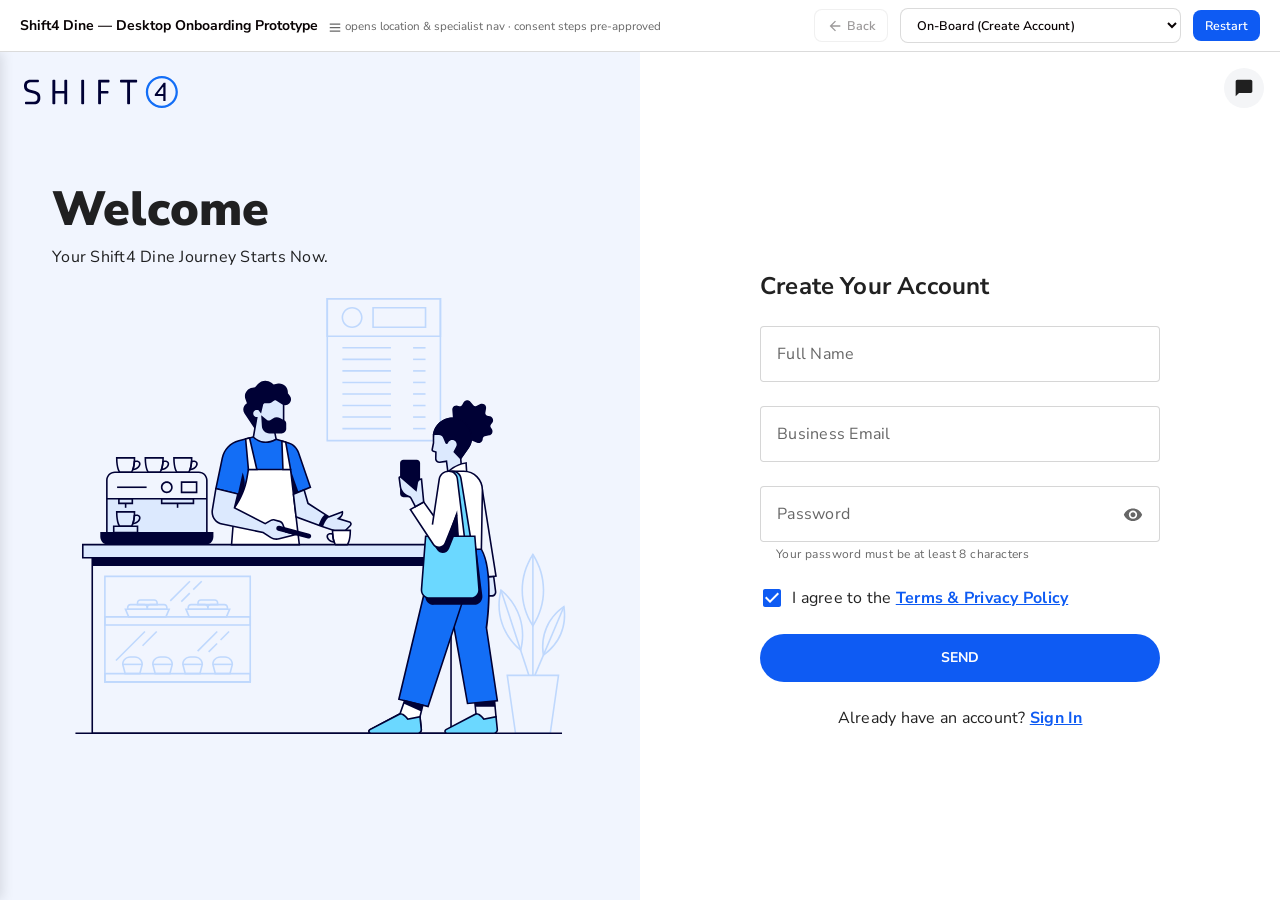
==== commit a9265b4c: "Refine onboarding and AI case study experiences" ====
--- a/interactive-prototype/index.html
+++ b/interactive-prototype/index.html
@@ -19,7 +19,7 @@
     --blue:#0E5BF3;
     --blue-hover:#1D65F4;
     --blue-dark:#0a45bf;
-    --blue-tint:rgba(14,91,243,0.06);
+    --blue-tint:#F1F5FE;
     --dark:#090304;
     --gray-bg:#F4F5F7;
     --border:rgba(0,0,0,0.14);
@@ -60,11 +60,12 @@
   .toolbar button:disabled{opacity:0.4;cursor:default;}
 
   .stage{position:relative;width:100%;height:calc(100vh - 52px);overflow:hidden;background:#fff;}
-  .screen{position:absolute;inset:0;display:none;overflow-y:auto;}
+  .screen{position:absolute;inset:0;display:none;overflow-x:hidden;overflow-y:auto;}
   .screen.active{display:block;}
 
   /* =========== AUTH SPLIT SCREENS (On-Board / Sign In) — 720/720 (50/50) per spec =========== */
   .split{display:flex;min-height:100%;}
+  #onboard.screen,#signin.screen{overflow:hidden;}
   .split-left{
     flex:1 1 50%;background:var(--blue-tint);position:relative;
     display:flex;flex-direction:column;min-width:0;
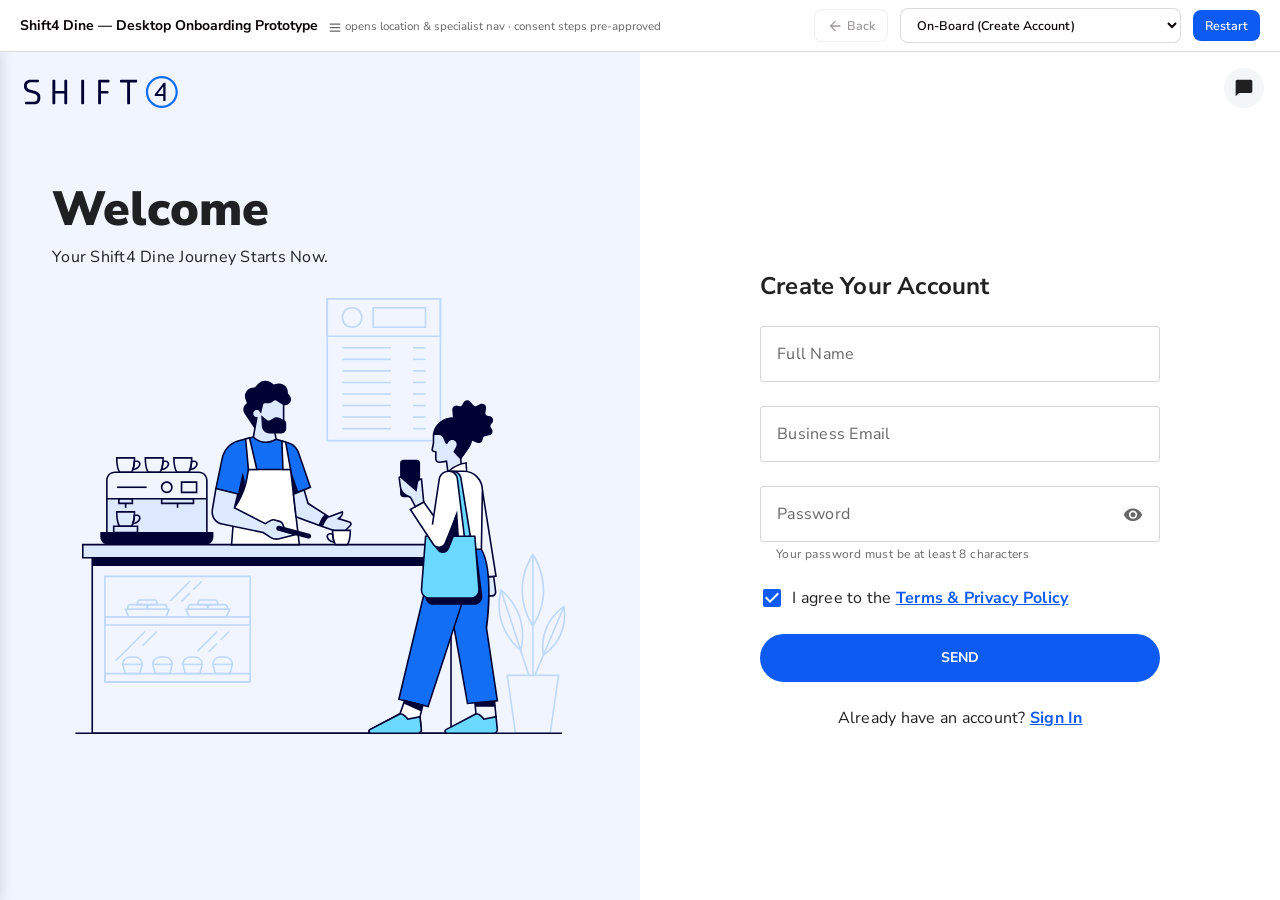
==== commit 852c7664: "Redesign portfolio home and unify case study navigation" ====
--- a/interactive-prototype/index.html
+++ b/interactive-prototype/index.html
@@ -19,7 +19,7 @@
     --blue:#0E5BF3;
     --blue-hover:#1D65F4;
     --blue-dark:#0a45bf;
-    --blue-tint:#F1F5FE;
+    --blue-tint:rgba(14,91,243,0.06);
     --dark:#090304;
     --gray-bg:#F4F5F7;
     --border:rgba(0,0,0,0.14);
@@ -60,12 +60,11 @@
   .toolbar button:disabled{opacity:0.4;cursor:default;}
 
   .stage{position:relative;width:100%;height:calc(100vh - 52px);overflow:hidden;background:#fff;}
-  .screen{position:absolute;inset:0;display:none;overflow-x:hidden;overflow-y:auto;}
+  .screen{position:absolute;inset:0;display:none;overflow-y:auto;}
   .screen.active{display:block;}
 
   /* =========== AUTH SPLIT SCREENS (On-Board / Sign In) — 720/720 (50/50) per spec =========== */
   .split{display:flex;min-height:100%;}
-  #onboard.screen,#signin.screen{overflow:hidden;}
   .split-left{
     flex:1 1 50%;background:var(--blue-tint);position:relative;
     display:flex;flex-direction:column;min-width:0;
